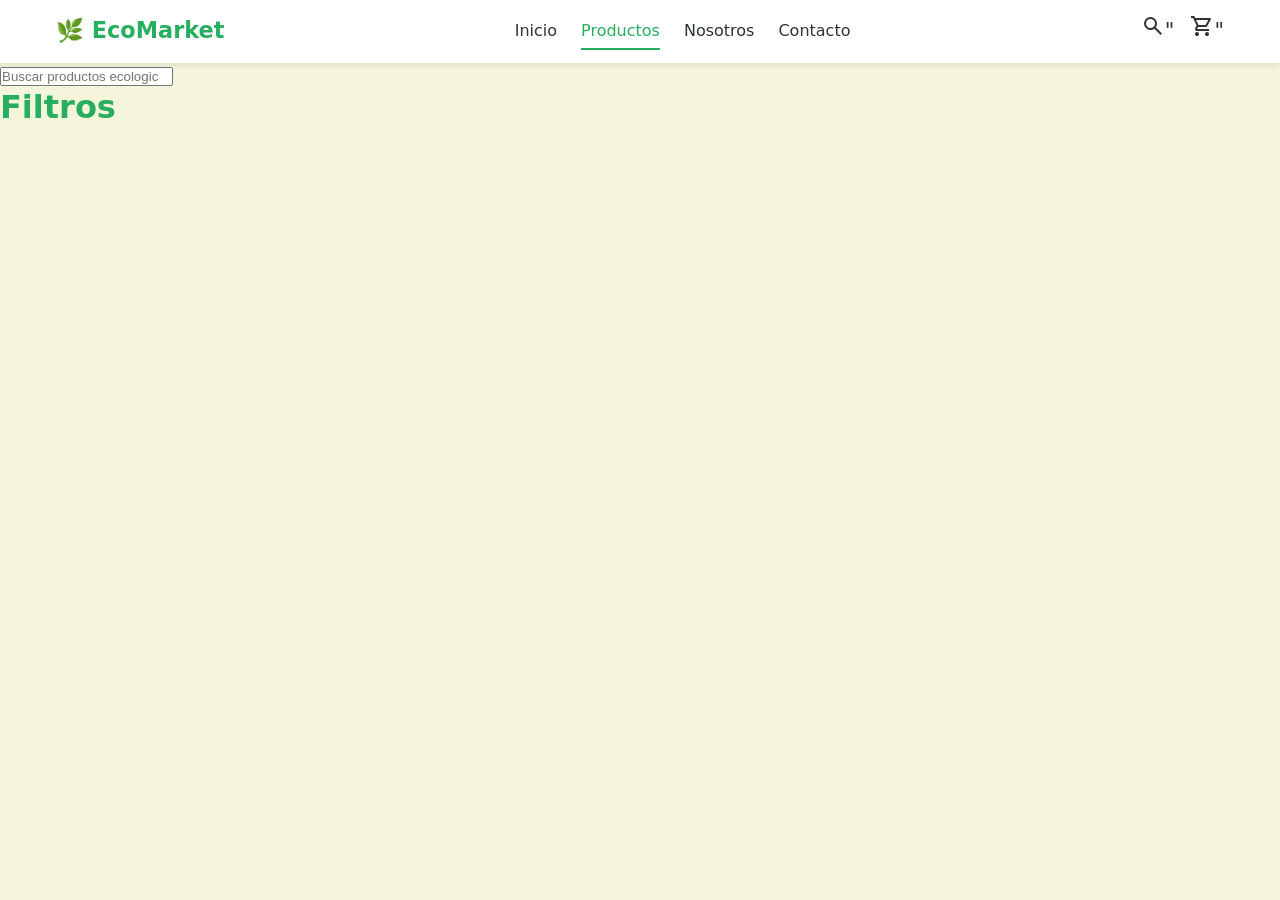
==== views/productos.html @ 6e3977be "feat: :art: Se agrea la barra superior y barra lateral" ====
<!DOCTYPE html>
<html lang="es">
<head>
    <meta charset="UTF-8">
    <meta name="viewport" content="width=device-width, initial-scale=1.0">
    <title>EcoMarket | Catálogo de Productos</title>
    <link rel="stylesheet" href="../css/main.css">
    <link rel="stylesheet" href="../css/layout.css">
    <link rel="stylesheet" href="../css/components.css">
    <link rel="stylesheet" href="../css/animations.css">
</head>
<body>
    

    <!--Encabezado comun-->
    <header class="header">
        <div class="header__inner">
            <a href="../index.html" class="logo">🌿 EcoMarket</a>

            <nav class="nav" aria-label="=Navegacion Principal">
                <ul>
                    <li><a href="../index.html">Inicio</a></li>
                    <li><a href="productos.html" class="active">Productos</a></li>
                    <li><a href="sobre-nosotros.html">Nosotros</a></li>
                    <li><a href="contacto.html">Contacto</a></li>
                </ul>
            </nav>

            <div class="header__acciones">
                <a href="#buscador" aria-label="Buscar">
                    <svg xmlns="http://www.w3.org/2000/svg" height="24px" viewBox="0 -960 960 960" width="24px" fill="currentColor"><path d="M784-120 532-372q-30 24-69 38t-83 14q-109 0-184.5-75.5T120-580q0-109 75.5-184.5T380-840q109 0 184.5 75.5T640-580q0 44-14 83t-38 69l252 252-56 56ZM380-400q75 0 127.5-52.5T560-580q0-75-52.5-127.5T380-760q-75 0-127.5 52.5T200-580q0 75 52.5 127.5T380-400Z"/></svg>"
                </a>
                <a href="#" aria-label="Carrito">
                    <svg xmlns="http://www.w3.org/2000/svg" height="24px" viewBox="0 -960 960 960" width="24px" fill="currentColor"><path d="M223.5-103.5Q200-127 200-160t23.5-56.5Q247-240 280-240t56.5 23.5Q360-193 360-160t-23.5 56.5Q313-80 280-80t-56.5-23.5Zm400 0Q600-127 600-160t23.5-56.5Q647-240 680-240t56.5 23.5Q760-193 760-160t-23.5 56.5Q713-80 680-80t-56.5-23.5ZM246-720l96 200h280l110-200H246Zm-38-80h590q23 0 35 20.5t1 41.5L692-482q-11 20-29.5 31T622-440H324l-44 80h480v80H280q-45 0-68-39.5t-2-78.5l54-98-144-304H40v-80h130l38 80Zm134 280h280-280Z"/></svg>"
                </a>
            </div>
        </div>
    </header>


    <main class="catalogo-layout">
        <!--Barra Superior de busqueda-->
        <section class="buscador-bar" id="buscador">
            <div class="buscador-bar__inner">
                <input type="search" class="input-search" placeholder="Buscar productos ecologicos" aria-label="Buscar productos">
            </div>
        </section>

        <div class="catalogo-contenido">
            <!--Barra Lateral (sticky)-->
            <aside class="sidebar-filtros" aria-label="Filtros de productos">
                <h2 class="sidebar-filtros__titulo">Filtros</h2>



            </aside>

        </section>
</body>
</html>
---- css/main.css ----
/*--Variables--*/

:root {
  --verde-claro: #2ecc71;
  --verde-oscuro: #27ae60;
  --beige: #f5f5dc;
  --texto: #2d3436;
  --blanco: #ffffff;
  --gris: #636e72;
  --rojo: #e74c3c;
  --radio: 12px;
  --sombra: 0 2px 8px rgba(0, 0, 0, 0.1);
  --max-ancho: 1200px;
}

/*--Reset--*/

*, *::before, *::after {
    margin: 0;
    padding: 0;
    box-sizing: border-box;
}

html { scroll-behavior: smooth; }

body {
    font-family: system-ui; -apple-system, "Segoe UI", Roboto, sans-serif;
    font-size: 1rem;
    line-height: 1.6;
    color: var(--texto);
    background: var(--beige);
}

img { max-width: 100%; display: block; }
a { color: inherit; text-decoration: none; }
ul { list-style: none;}

/*-- Tipografia-- */

h1, h2, h3 { line-height: 1.2; color: var(--verde-oscuro); }
h1 { font-size: 2rem; }
h2 { font-size: 1.6rem; margin-bottom: 1rem;}
h3 { font-size: 1.2rem; }

@media (min-width: 1024px) {
    h1 { font-size: 3rem; }
    h2 { font-size: 2rem; }
}
---- css/layout.css ----
/*--Header--*/
.header {
    background: var(--blanco);
    box-shadow: var(--sombra);
    position: sticky;
    top: 0;
    z-index: 100;
}

.header__inner {
    max-width: var(--max-ancho);
    margin: 0 auto;
    padding: 0.8rem 1rem;
    display: flex;
    align-items: center;
    justify-content: space-between;
    flex-wrap: wrap;
    gap: 0.5rem;
}

.logo {
    font-size: 1.4rem;
    font-weight: 700;
    color: var(--verde-oscuro);
}

.header__acciones {
    display: flex;
    gap: 1rem;
    font-size: 1.3rem;
}

/*--Menu: siempre visible, en una fila aparte en movil--*/
.nav {
    width: 100%;
    order: 3;
}

.nav ul {
    display: flex;
    flex-wrap: wrap;
    justify-content: center;
    gap: 0.4rem 1.2rem;
}

.nav a {
    display: block;
    padding: 0.3rem 0;
    font-weight: 500;
    border-bottom: 2px solid transparent;
    transition: color 0.3s, border-color 0.3s;
}

.nav a:hover,
.nav a.active {
    color: var(--verde-oscuro);
    border-color: var(--verde-oscuro);
}

/*--Hero--*/
.hero {
    min-height: 70vh;
    display: flex;
    align-items: center;
    justify-content: center;
    text-align: center;
    padding: 2rem 1rem;
    background:
        linear-gradient(rgba(0, 0, 0, 0.45), rgba(0, 0, 0, 0.45)),
        url("../img/hero/hero.jpg") center / cover no-repeat;
    color: var(--blanco);
}

.hero h1 {
    color: var(--blanco);
    margin-bottom: 1rem;
}

.hero p {
    margin-bottom: 1.5rem;
    font-size: 1.1rem;
}

/*--Destacados--*/
.destacados {
    max-width: var(--max-ancho);
    margin: 0 auto;
    padding: 3rem 1rem;
}

.destacados h2 {
    text-align: center;
}

.grid-destacados {
    display: grid;
    grid-template-columns: 1fr;
    gap: 1.5rem;
}

/*--Footer--*/
.footer {
    background: var(--verde-oscuro);
    color: var(--blanco);
    padding: 2rem 1rem 1rem;
}

.footer h3 {
    color: var(--blanco);
    margin-bottom: 0.5rem;
}

.footer__inner {
    max-width: var(--max-ancho);
    margin: 0 auto;
    display: grid;
    grid-template-columns: 1fr;
    gap: 1.5rem;
}

.footer a:hover {
    text-decoration: underline;
}

.footer__copy {
    text-align: center;
    margin-top: 1.5rem;
    font-size: 0.9rem;
    opacity: 0.85;
}

/*--Tablet--*/
@media (min-width: 600px) {
    .grid-destacados { grid-template-columns: repeat(2, 1fr); }
    .footer__inner { grid-template-columns: repeat(3, 1fr); }
}

/*--Desktop--*/
@media (min-width: 900px) {
    .header__inner { flex-wrap: nowrap; }
    .nav { width: auto; order: 0; }
    .nav ul { flex-wrap: nowrap; gap: 1.5rem; }
    .grid-destacados { grid-template-columns: repeat(3, 1fr); }
}
---- css/components.css ----
/*--Botones--*/
.btn {
    display: inline-block;
    padding: 0.7rem 1.4rem;
    background: var(--verde-oscuro);
    color: var(--blanco);
    border: none;
    border-radius: var(--radio);
    font-size: 1rem;
    font-weight: 600;
    cursor: pointer;
    transition: background 0.3s, transform 0.2s;
}

.btn:hover {
    background: var(--verde-claro);
    transform: scale(1.03);
}

.btn--outline {
    background: transparent;
    color: var(--verde-oscuro);
    border: 2px solid var(--verde-oscuro);
}

.btn--outline:hover {
    background: var(--verde-oscuro);
    color: var(--blanco);
}

/*--Tarjeta--*/
.card {
    background: var(--blanco);
    border-radius: var(--radio);
    box-shadow: var(--sombra);
    overflow: hidden;
    display: flex;
    flex-direction: column;
}

.card__img {
    width: 100%;
    height: 200px;
    object-fit: cover;
}

.card__body {
    padding: 1rem;
    display: flex;
    flex-direction: column;
    gap: 0.5rem;
    flex: 1;
}

.card__body .btn {
    margin-top: auto;
    text-align: center;
}
---- css/animations.css ----
/* Tarjeta que se eleva al pasar el mouse */
.card--hover {
  transition: transform 0.3s ease, box-shadow 0.3s ease;
}

.card--hover:hover {
  transform: translateY(-8px);
  box-shadow: 0 12px 24px rgba(0, 0, 0, 0.18);
}

/* Entrada del hero */
@keyframes aparecer {
  from { opacity: 0; transform: translateY(20px); }
  to   { opacity: 1; transform: translateY(0); }
}

.hero__contenido {
  animation: aparecer 0.8s ease-out;
}
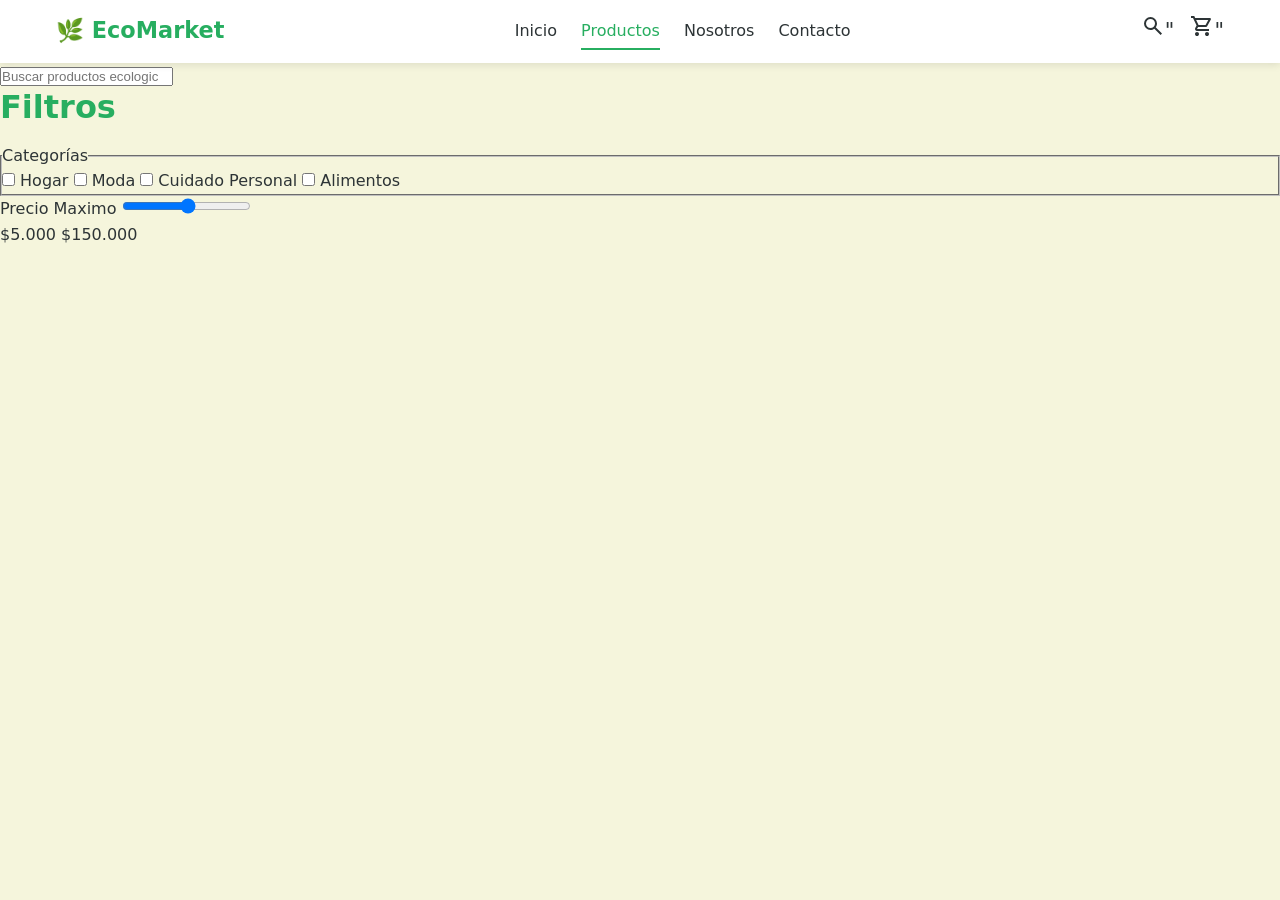
==== commit 9f4573e3: "feat: :art: Se agrega la categoria y rango de precios" ====
--- a/views/productos.html
+++ b/views/productos.html
@@ -13,47 +13,66 @@
     
 
     <!--Encabezado comun-->
-    <header class="header">
-        <div class="header__inner">
-            <a href="../index.html" class="logo">🌿 EcoMarket</a>
+<header class="header">
+    <div class="header__inner">
+        <a href="../index.html" class="logo">🌿 EcoMarket</a>
 
-            <nav class="nav" aria-label="=Navegacion Principal">
-                <ul>
-                    <li><a href="../index.html">Inicio</a></li>
-                    <li><a href="productos.html" class="active">Productos</a></li>
-                    <li><a href="sobre-nosotros.html">Nosotros</a></li>
-                    <li><a href="contacto.html">Contacto</a></li>
-                </ul>
-            </nav>
+        <nav class="nav" aria-label="=Navegacion Principal">
+            <ul>
+                <li><a href="../index.html">Inicio</a></li>
+                <li><a href="productos.html" class="active">Productos</a></li>
+                <li><a href="sobre-nosotros.html">Nosotros</a></li>
+                <li><a href="contacto.html">Contacto</a></li>
+            </ul>
+        </nav>
 
-            <div class="header__acciones">
-                <a href="#buscador" aria-label="Buscar">
-                    <svg xmlns="http://www.w3.org/2000/svg" height="24px" viewBox="0 -960 960 960" width="24px" fill="currentColor"><path d="M784-120 532-372q-30 24-69 38t-83 14q-109 0-184.5-75.5T120-580q0-109 75.5-184.5T380-840q109 0 184.5 75.5T640-580q0 44-14 83t-38 69l252 252-56 56ZM380-400q75 0 127.5-52.5T560-580q0-75-52.5-127.5T380-760q-75 0-127.5 52.5T200-580q0 75 52.5 127.5T380-400Z"/></svg>"
-                </a>
-                <a href="#" aria-label="Carrito">
-                    <svg xmlns="http://www.w3.org/2000/svg" height="24px" viewBox="0 -960 960 960" width="24px" fill="currentColor"><path d="M223.5-103.5Q200-127 200-160t23.5-56.5Q247-240 280-240t56.5 23.5Q360-193 360-160t-23.5 56.5Q313-80 280-80t-56.5-23.5Zm400 0Q600-127 600-160t23.5-56.5Q647-240 680-240t56.5 23.5Q760-193 760-160t-23.5 56.5Q713-80 680-80t-56.5-23.5ZM246-720l96 200h280l110-200H246Zm-38-80h590q23 0 35 20.5t1 41.5L692-482q-11 20-29.5 31T622-440H324l-44 80h480v80H280q-45 0-68-39.5t-2-78.5l54-98-144-304H40v-80h130l38 80Zm134 280h280-280Z"/></svg>"
-                </a>
-            </div>
+        <div class="header__acciones">
+            <a href="#buscador" aria-label="Buscar">
+                <svg xmlns="http://www.w3.org/2000/svg" height="24px" viewBox="0 -960 960 960" width="24px" fill="currentColor"><path d="M784-120 532-372q-30 24-69 38t-83 14q-109 0-184.5-75.5T120-580q0-109 75.5-184.5T380-840q109 0 184.5 75.5T640-580q0 44-14 83t-38 69l252 252-56 56ZM380-400q75 0 127.5-52.5T560-580q0-75-52.5-127.5T380-760q-75 0-127.5 52.5T200-580q0 75 52.5 127.5T380-400Z"/></svg>"
+            </a>
+            <a href="#" aria-label="Carrito">
+                <svg xmlns="http://www.w3.org/2000/svg" height="24px" viewBox="0 -960 960 960" width="24px" fill="currentColor"><path d="M223.5-103.5Q200-127 200-160t23.5-56.5Q247-240 280-240t56.5 23.5Q360-193 360-160t-23.5 56.5Q313-80 280-80t-56.5-23.5Zm400 0Q600-127 600-160t23.5-56.5Q647-240 680-240t56.5 23.5Q760-193 760-160t-23.5 56.5Q713-80 680-80t-56.5-23.5ZM246-720l96 200h280l110-200H246Zm-38-80h590q23 0 35 20.5t1 41.5L692-482q-11 20-29.5 31T622-440H324l-44 80h480v80H280q-45 0-68-39.5t-2-78.5l54-98-144-304H40v-80h130l38 80Zm134 280h280-280Z"/></svg>"
+            </a>
         </div>
-    </header>
+    </div>
+</header>
 
 
-    <main class="catalogo-layout">
-        <!--Barra Superior de busqueda-->
-        <section class="buscador-bar" id="buscador">
-            <div class="buscador-bar__inner">
-                <input type="search" class="input-search" placeholder="Buscar productos ecologicos" aria-label="Buscar productos">
+<main class="catalogo-layout">
+    <!--Barra Superior de busqueda-->
+    <section class="buscador-bar" id="buscador">
+        <div class="buscador-bar__inner">
+            <input type="search" class="input-search" placeholder="Buscar productos ecologicos" aria-label="Buscar productos">
+        </div>
+    </section>
+
+    <div class="catalogo-contenido">
+        <!--Barra Lateral (sticky)-->
+        <aside class="sidebar-filtros" aria-label="Filtros de productos">
+            <h2 class="sidebar-filtros__titulo">Filtros</h2>
+
+            <!--Categorias-->
+            <fieldset class="filtro-grupo">
+                <legend class="filtro-grupo__titulo">Categorías</legend>
+                <label class="filtro-opcion"><input type="checkbox"> Hogar</label>
+                <label class="filtro-opcion"><input type="checkbox"> Moda</label>
+                <label class="filtro-opcion"><input type="checkbox"> Cuidado Personal</label>
+                <label class="filtro-opcion"><input type="checkbox"> Alimentos</label>
+            </fieldset>
+
+            <!--Rango de Precios-->
+            <div class="filtro-grupo">
+                <label for="precio-rango" class="filtro-grupo__titulo">Precio Maximo</label>
+                <input type="range" id="precio-rango" min="5000" max="150000" step="5000" class="input-range">
+                <div class="rango-valores">
+                    <span>$5.000</span>
+                    <span>$150.000</span>
+                </div>
             </div>
-        </section>
-
-        <div class="catalogo-contenido">
-            <!--Barra Lateral (sticky)-->
-            <aside class="sidebar-filtros" aria-label="Filtros de productos">
-                <h2 class="sidebar-filtros__titulo">Filtros</h2>
 
 
 
-            </aside>
+        </aside>
 
         </section>
 </body>
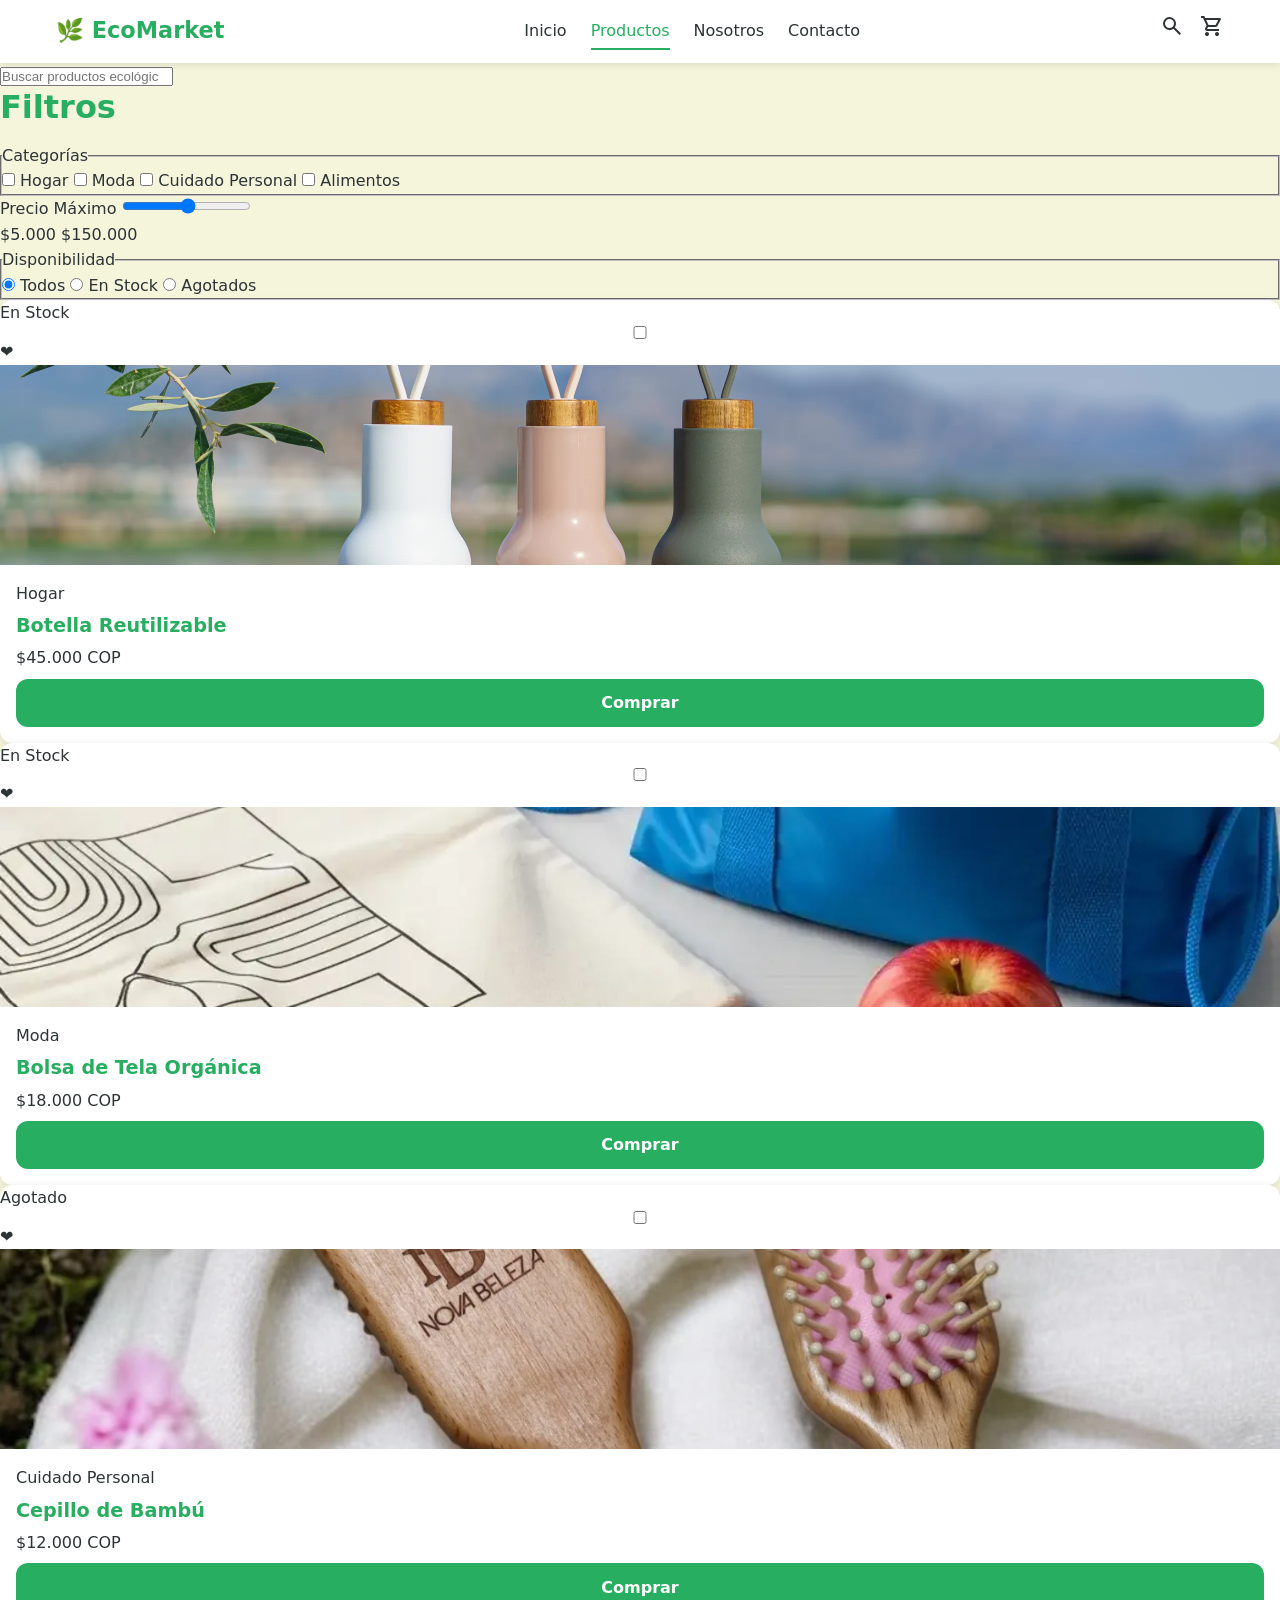
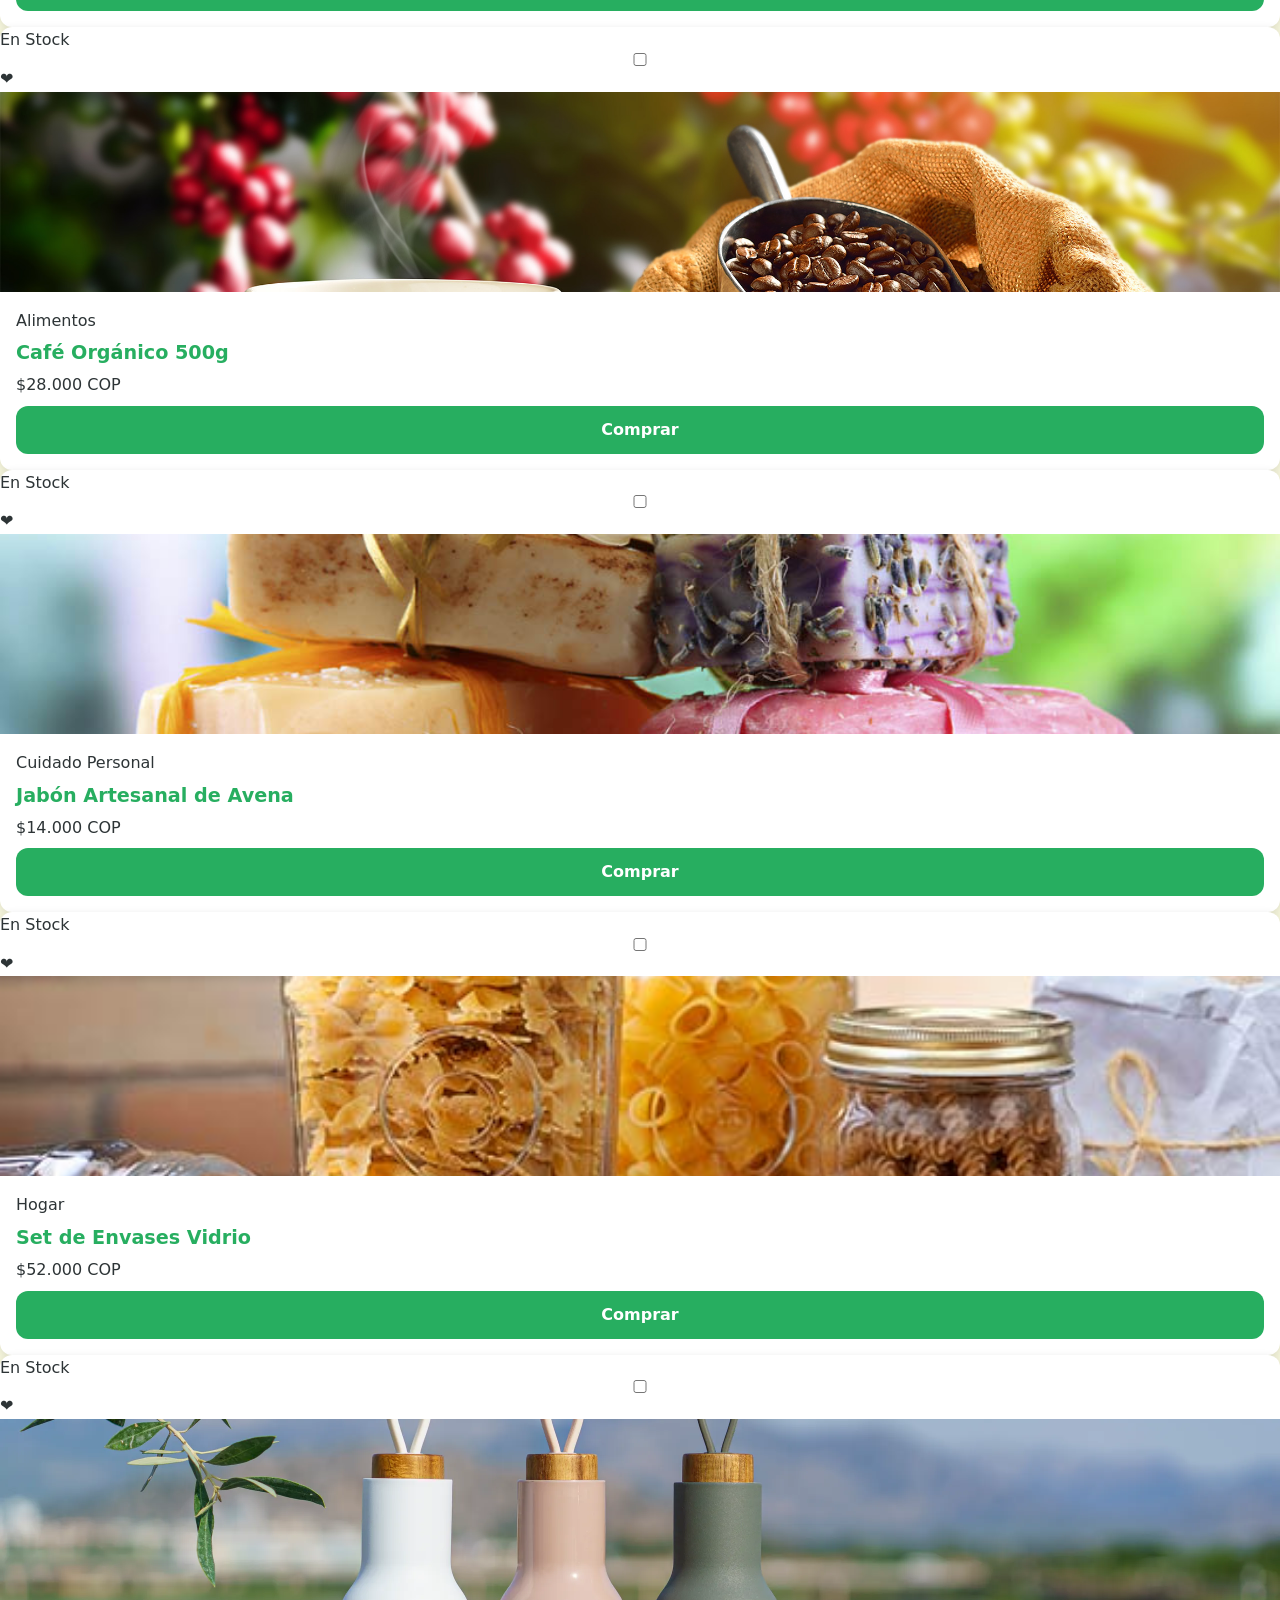
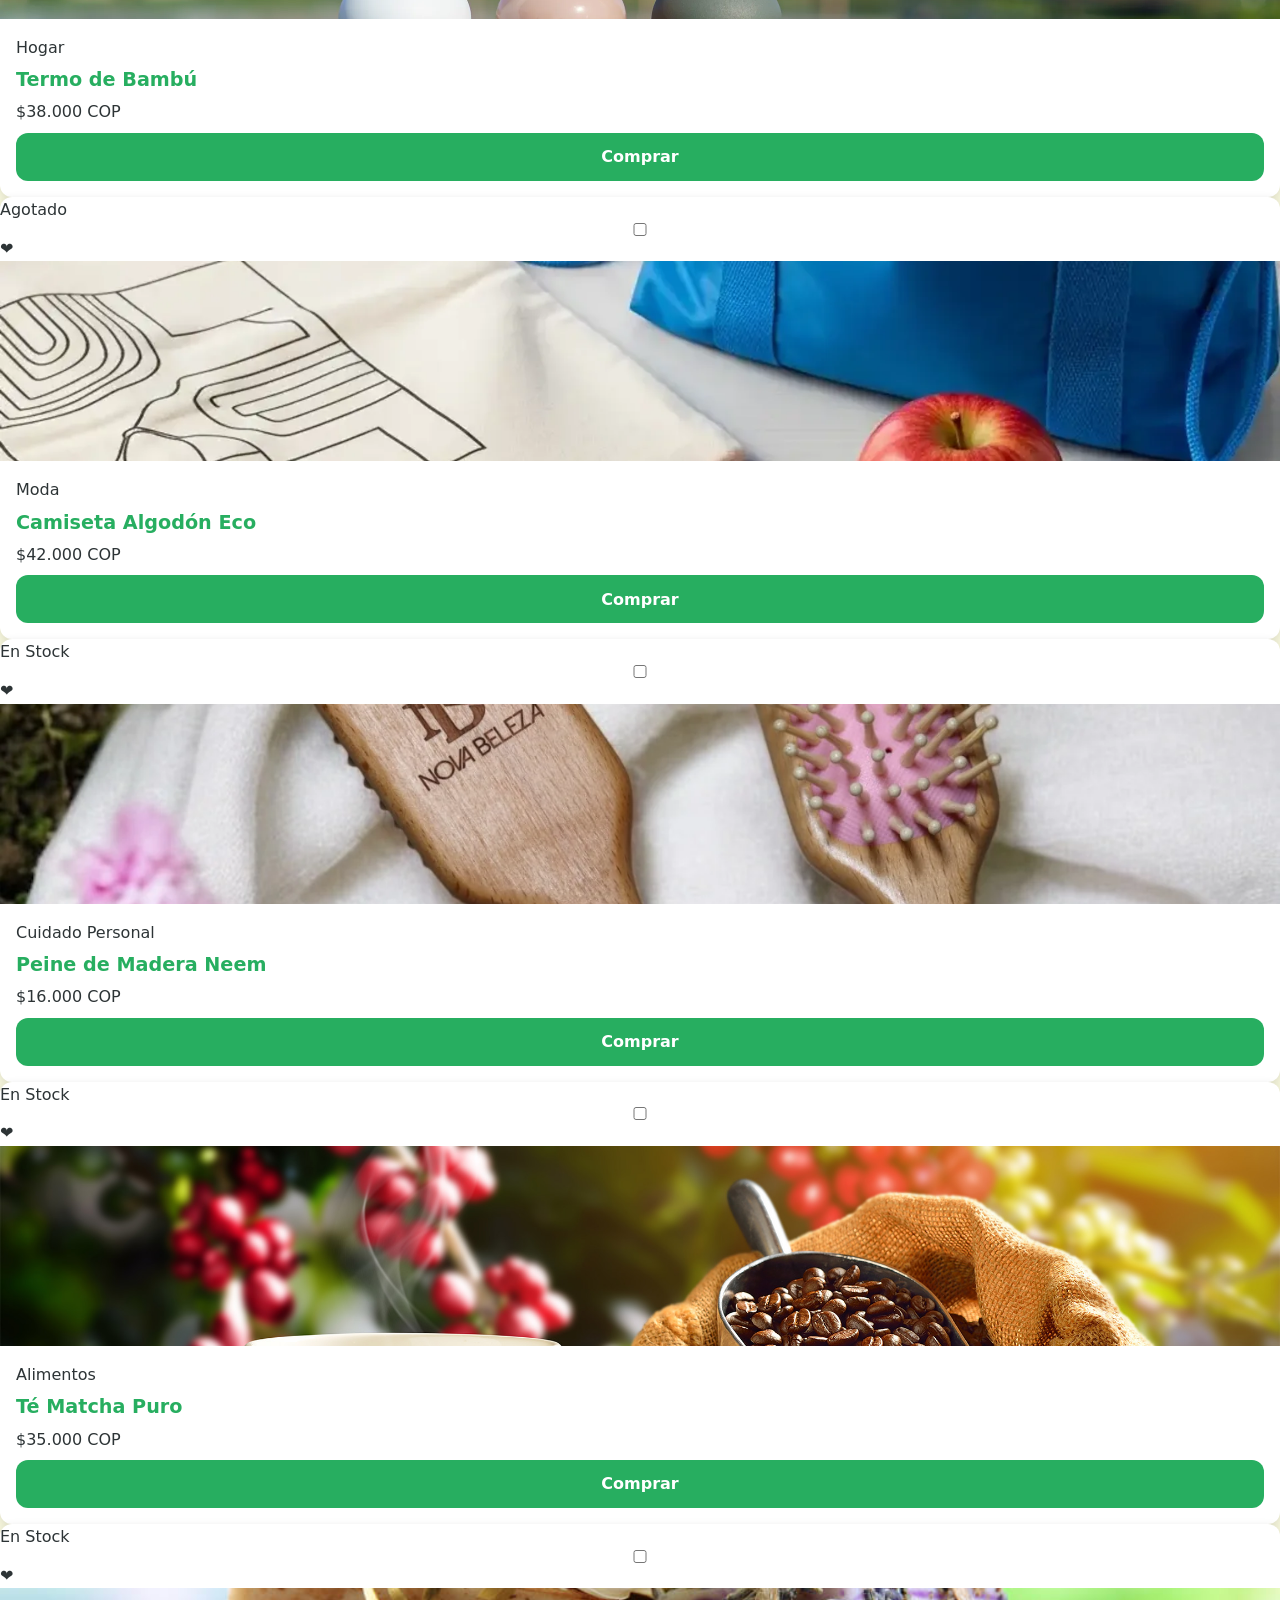
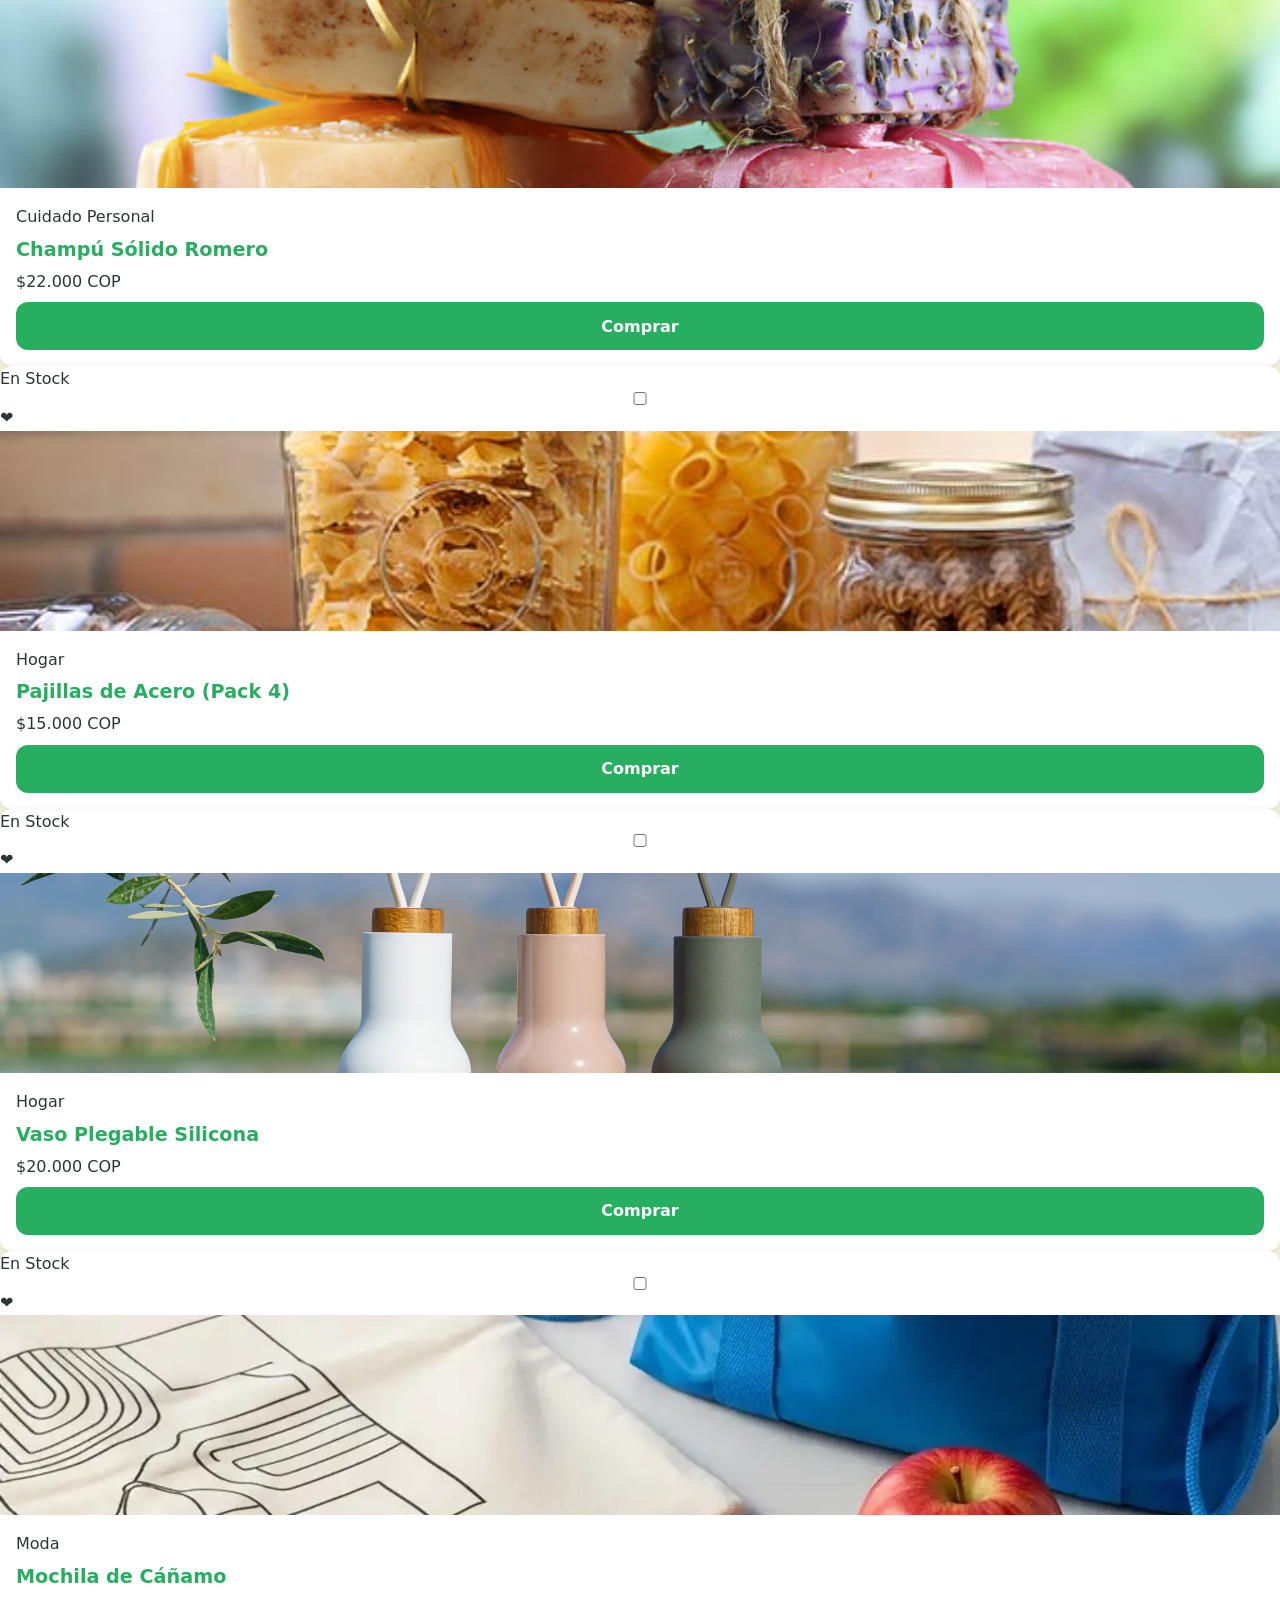
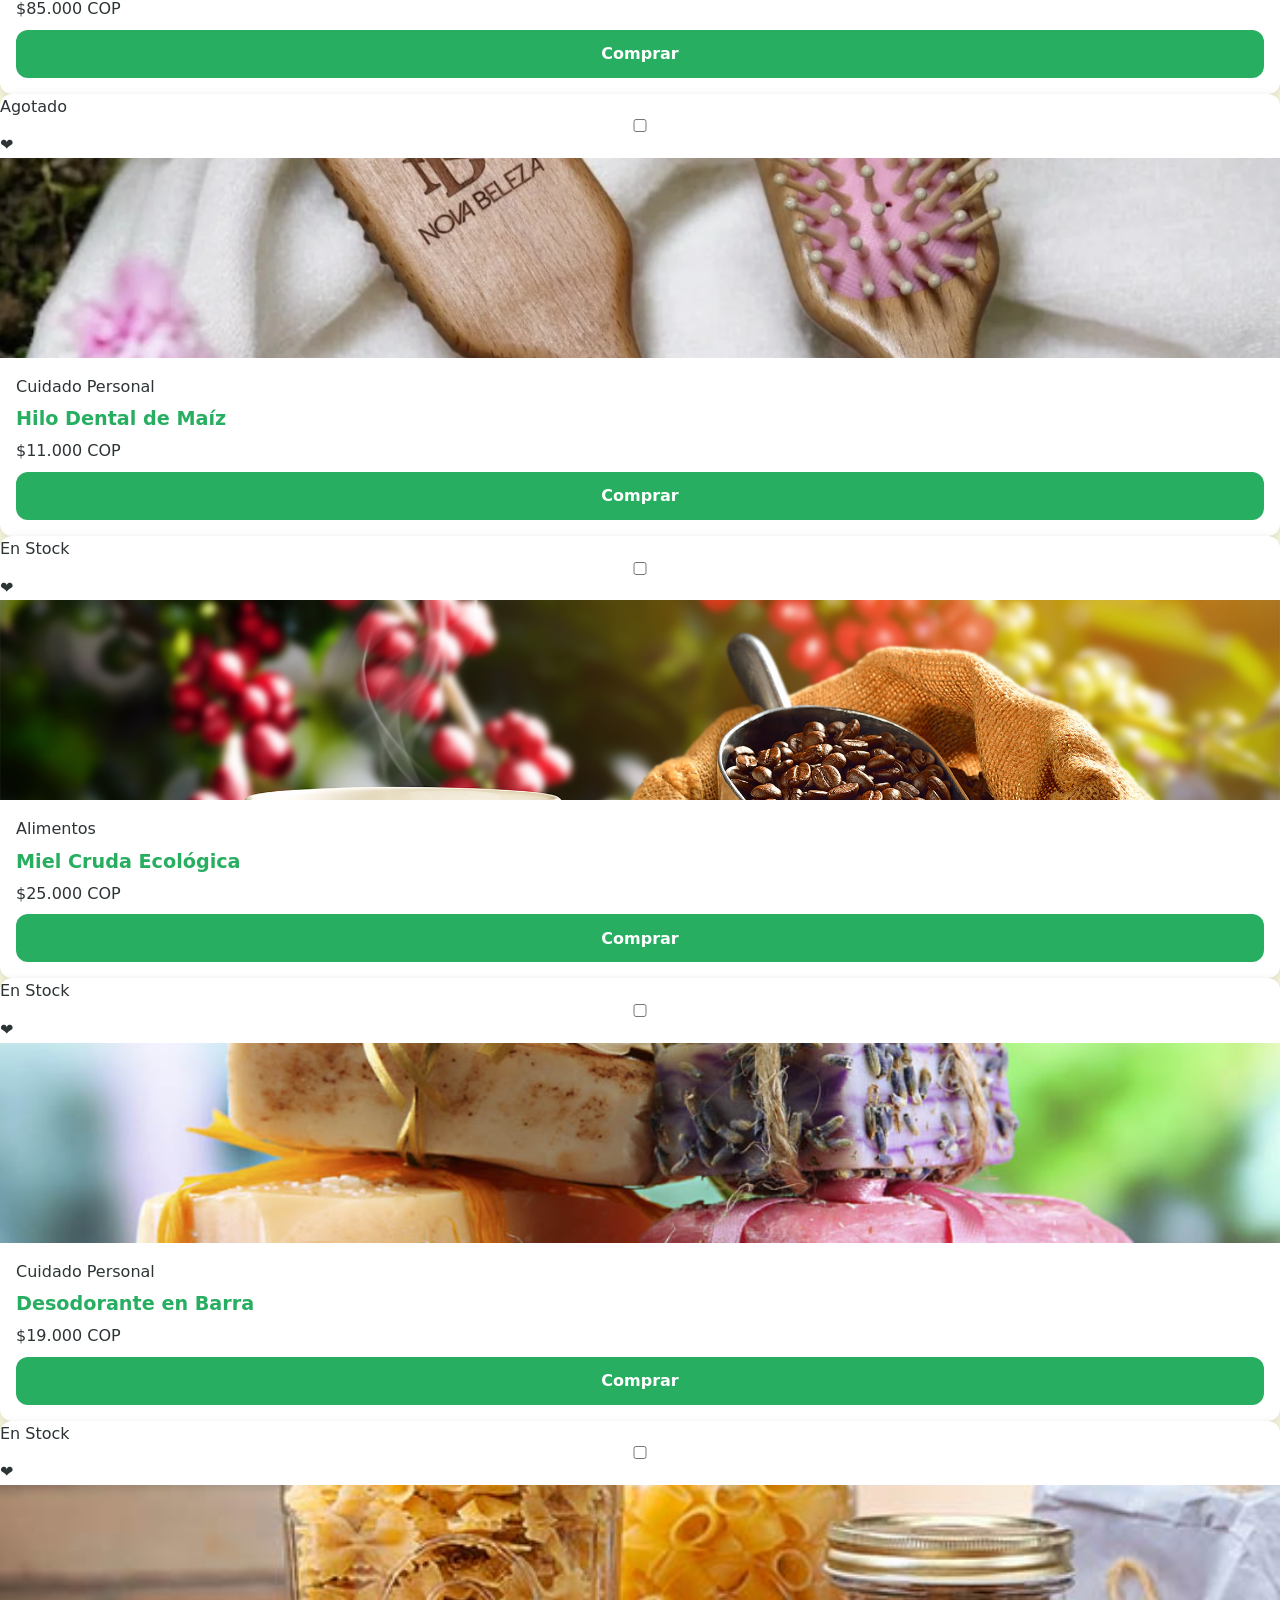
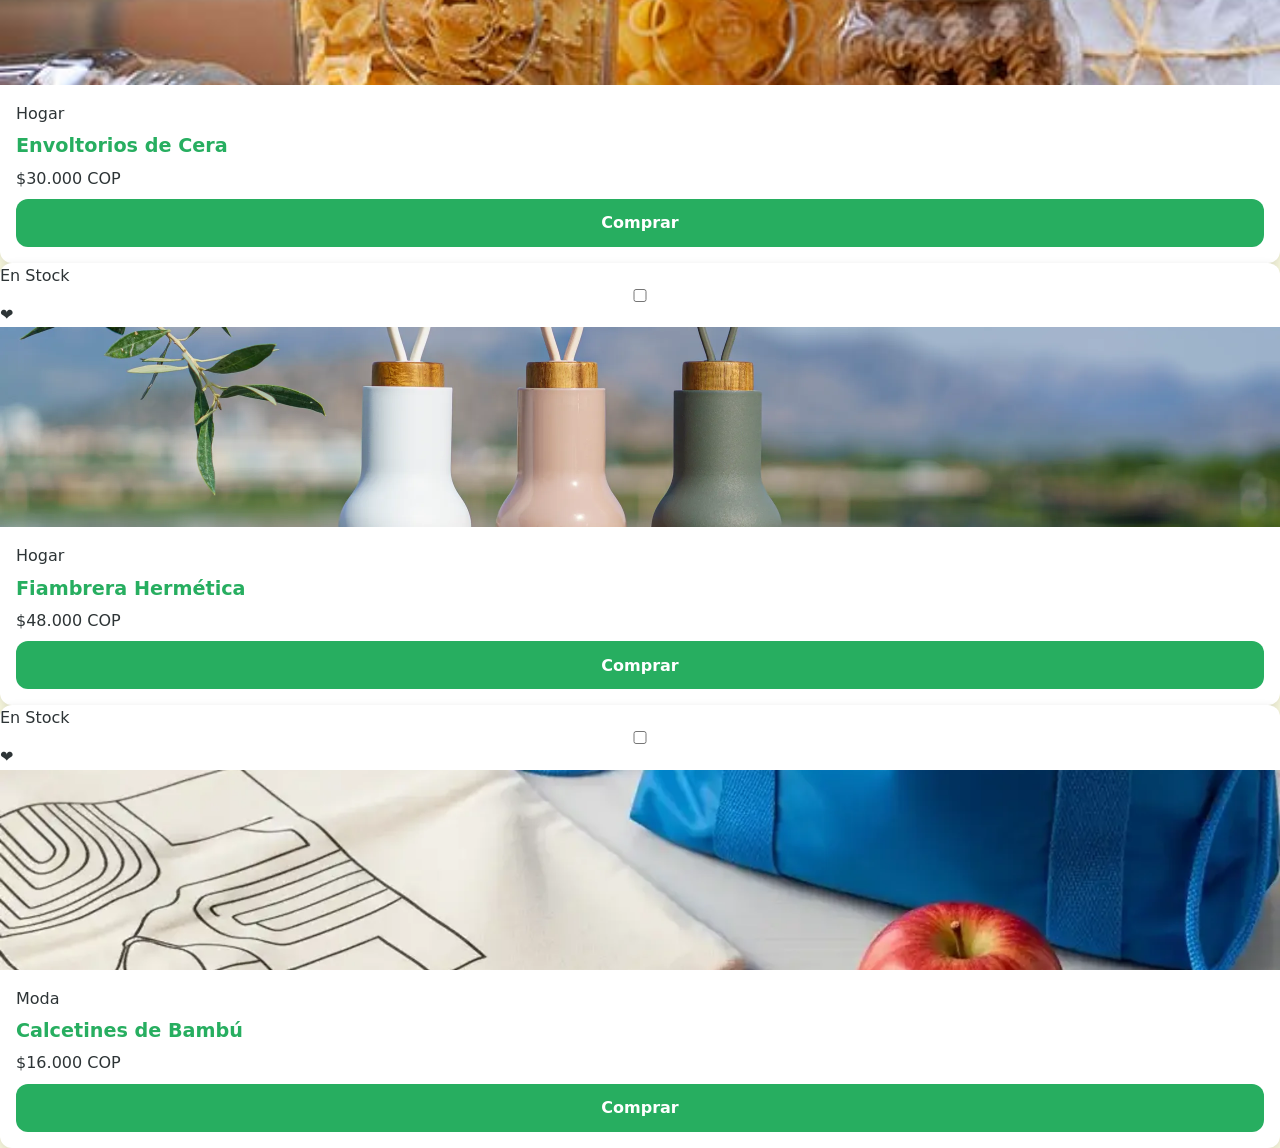
==== commit 062cd57c: "feat: :art: Se crean las tarjetas de los 20 productos" ====
--- a/views/productos.html
+++ b/views/productos.html
@@ -1,79 +1,367 @@
 <!DOCTYPE html>
 <html lang="es">
 <head>
-    <meta charset="UTF-8">
-    <meta name="viewport" content="width=device-width, initial-scale=1.0">
-    <title>EcoMarket | Catálogo de Productos</title>
-    <link rel="stylesheet" href="../css/main.css">
-    <link rel="stylesheet" href="../css/layout.css">
-    <link rel="stylesheet" href="../css/components.css">
-    <link rel="stylesheet" href="../css/animations.css">
+  <meta charset="UTF-8">
+  <meta name="viewport" content="width=device-width, initial-scale=1.0">
+  <meta name="description" content="Catálogo de productos ecológicos y sustentables en EcoMarket.">
+  <title>EcoMarket | Catálogo de Productos</title>
+  <link rel="stylesheet" href="../css/main.css">
+  <link rel="stylesheet" href="../css/layout.css">
+  <link rel="stylesheet" href="../css/components.css">
+  <link rel="stylesheet" href="../css/animations.css">
 </head>
 <body>
-    
-
-    <!--Encabezado comun-->
-<header class="header">
+
+  <!-- Encabezado común -->
+  <header class="header">
     <div class="header__inner">
-        <a href="../index.html" class="logo">🌿 EcoMarket</a>
-
-        <nav class="nav" aria-label="=Navegacion Principal">
-            <ul>
-                <li><a href="../index.html">Inicio</a></li>
-                <li><a href="productos.html" class="active">Productos</a></li>
-                <li><a href="sobre-nosotros.html">Nosotros</a></li>
-                <li><a href="contacto.html">Contacto</a></li>
-            </ul>
-        </nav>
-
-        <div class="header__acciones">
-            <a href="#buscador" aria-label="Buscar">
-                <svg xmlns="http://www.w3.org/2000/svg" height="24px" viewBox="0 -960 960 960" width="24px" fill="currentColor"><path d="M784-120 532-372q-30 24-69 38t-83 14q-109 0-184.5-75.5T120-580q0-109 75.5-184.5T380-840q109 0 184.5 75.5T640-580q0 44-14 83t-38 69l252 252-56 56ZM380-400q75 0 127.5-52.5T560-580q0-75-52.5-127.5T380-760q-75 0-127.5 52.5T200-580q0 75 52.5 127.5T380-400Z"/></svg>"
-            </a>
-            <a href="#" aria-label="Carrito">
-                <svg xmlns="http://www.w3.org/2000/svg" height="24px" viewBox="0 -960 960 960" width="24px" fill="currentColor"><path d="M223.5-103.5Q200-127 200-160t23.5-56.5Q247-240 280-240t56.5 23.5Q360-193 360-160t-23.5 56.5Q313-80 280-80t-56.5-23.5Zm400 0Q600-127 600-160t23.5-56.5Q647-240 680-240t56.5 23.5Q760-193 760-160t-23.5 56.5Q713-80 680-80t-56.5-23.5ZM246-720l96 200h280l110-200H246Zm-38-80h590q23 0 35 20.5t1 41.5L692-482q-11 20-29.5 31T622-440H324l-44 80h480v80H280q-45 0-68-39.5t-2-78.5l54-98-144-304H40v-80h130l38 80Zm134 280h280-280Z"/></svg>"
-            </a>
+      <a href="../index.html" class="logo">🌿 EcoMarket</a>
+
+      <nav class="nav" aria-label="Navegación principal">
+        <ul>
+          <li><a href="../index.html">Inicio</a></li>
+          <li><a href="productos.html" class="active">Productos</a></li>
+          <li><a href="sobre-nosotros.html">Nosotros</a></li>
+          <li><a href="contacto.html">Contacto</a></li>
+        </ul>
+      </nav>
+
+      <div class="header__acciones">
+        <a href="#buscador" aria-label="Buscar">
+          <svg xmlns="http://www.w3.org/2000/svg" height="24px" viewBox="0 -960 960 960" width="24px" fill="currentColor"><path d="M784-120 532-372q-30 24-69 38t-83 14q-109 0-184.5-75.5T120-580q0-109 75.5-184.5T380-840q109 0 184.5 75.5T640-580q0 44-14 83t-38 69l252 252-56 56ZM380-400q75 0 127.5-52.5T560-580q0-75-52.5-127.5T380-760q-75 0-127.5 52.5T200-580q0 75 52.5 127.5T380-400Z"/></svg>
+        </a>
+        <a href="#" aria-label="Carrito">
+          <svg xmlns="http://www.w3.org/2000/svg" height="24px" viewBox="0 -960 960 960" width="24px" fill="currentColor"><path d="M223.5-103.5Q200-127 200-160t23.5-56.5Q247-240 280-240t56.5 23.5Q360-193 360-160t-23.5 56.5Q313-80 280-80t-56.5-23.5Zm400 0Q600-127 600-160t23.5-56.5Q647-240 680-240t56.5 23.5Q760-193 760-160t-23.5 56.5Q713-80 680-80t-56.5-23.5ZM246-720l96 200h280l110-200H246Zm-38-80h590q23 0 35 20.5t1 41.5L692-482q-11 20-29.5 31T622-440H324l-44 80h480v80H280q-45 0-68-39.5t-2-78.5l54-98-144-304H40v-80h130l38 80Zm134 280h280-280Z"/></svg>
+        </a>
+      </div>
+    </div>
+  </header>
+
+  <main class="catalogo-layout">
+    <!-- Barra superior de búsqueda -->
+    <section class="buscador-bar" id="buscador">
+      <div class="buscador-bar__inner">
+        <input type="search" class="input-search" placeholder="Buscar productos ecológicos..." aria-label="Buscar productos">
+      </div>
+    </section>
+
+    <div class="catalogo-contenido">
+      <!-- Sidebar de Filtros (Sticky) -->
+      <aside class="sidebar-filtros" aria-label="Filtros de productos">
+        <h2 class="sidebar-filtros__titulo">Filtros</h2>
+
+        <!-- Categorías -->
+        <fieldset class="filtro-grupo">
+          <legend class="filtro-grupo__titulo">Categorías</legend>
+          <label class="filtro-opcion"><input type="checkbox"> Hogar</label>
+          <label class="filtro-opcion"><input type="checkbox"> Moda</label>
+          <label class="filtro-opcion"><input type="checkbox"> Cuidado Personal</label>
+          <label class="filtro-opcion"><input type="checkbox"> Alimentos</label>
+        </fieldset>
+
+        <!-- Rango de Precios -->
+        <div class="filtro-grupo">
+          <label for="precio-rango" class="filtro-grupo__titulo">Precio Máximo</label>
+          <input type="range" id="precio-rango" min="5000" max="150000" step="5000" class="input-range">
+          <div class="rango-valores">
+            <span>$5.000</span>
+            <span>$150.000</span>
+          </div>
         </div>
-    </div>
-</header>
-
-
-<main class="catalogo-layout">
-    <!--Barra Superior de busqueda-->
-    <section class="buscador-bar" id="buscador">
-        <div class="buscador-bar__inner">
-            <input type="search" class="input-search" placeholder="Buscar productos ecologicos" aria-label="Buscar productos">
+
+        <!-- Disponibilidad -->
+        <fieldset class="filtro-grupo">
+          <legend class="filtro-grupo__titulo">Disponibilidad</legend>
+          <label class="filtro-opcion"><input type="radio" name="disponibilidad" checked> Todos</label>
+          <label class="filtro-opcion"><input type="radio" name="disponibilidad"> En Stock</label>
+          <label class="filtro-opcion"><input type="radio" name="disponibilidad"> Agotados</label>
+        </fieldset>
+      </aside>
+
+      <!-- Grid de 20 Productos -->
+      <section class="catalogo-grid-container" aria-label="Lista de productos">
+        <div class="grid-productos">
+
+          <!-- Tarjeta 1 -->
+          <article class="card card--producto card--hover">
+            <span class="badge badge--stock">En Stock</span>
+            <input type="checkbox" id="fav-1" class="fav-toggle" aria-label="Añadir a favoritos">
+            <label for="fav-1" class="btn-favorito" title="Favorito">❤</label>
+            <img class="card__img" src="../img/products/producto-1.webp" alt="Botella Térmica de Acero">
+            <div class="card__body">
+              <span class="card__categoria">Hogar</span>
+              <h3 class="card__titulo">Botella Reutilizable</h3>
+              <p class="card__precio">$45.000 COP</p>
+              <a href="#" class="btn btn--small">Comprar</a>
+            </div>
+          </article>
+
+          <!-- Tarjeta 2 -->
+          <article class="card card--producto card--hover">
+            <span class="badge badge--stock">En Stock</span>
+            <input type="checkbox" id="fav-2" class="fav-toggle" aria-label="Añadir a favoritos">
+            <label for="fav-2" class="btn-favorito" title="Favorito">❤</label>
+            <img class="card__img" src="../img/products/producto-2.webp" alt="Bolsa de Tela Ecológica">
+            <div class="card__body">
+              <span class="card__categoria">Moda</span>
+              <h3 class="card__titulo">Bolsa de Tela Orgánica</h3>
+              <p class="card__precio">$18.000 COP</p>
+              <a href="#" class="btn btn--small">Comprar</a>
+            </div>
+          </article>
+
+          <!-- Tarjeta 3 -->
+          <article class="card card--producto card--hover">
+            <span class="badge badge--agotado">Agotado</span>
+            <input type="checkbox" id="fav-3" class="fav-toggle" aria-label="Añadir a favoritos">
+            <label for="fav-3" class="btn-favorito" title="Favorito">❤</label>
+            <img class="card__img" src="../img/products/producto-3.webp" alt="Cepillo de Dientes de Bambú">
+            <div class="card__body">
+              <span class="card__categoria">Cuidado Personal</span>
+              <h3 class="card__titulo">Cepillo de Bambú</h3>
+              <p class="card__precio">$12.000 COP</p>
+              <a href="#" class="btn btn--small">Comprar</a>
+            </div>
+          </article>
+
+          <!-- Tarjeta 4 -->
+          <article class="card card--producto card--hover">
+            <span class="badge badge--stock">En Stock</span>
+            <input type="checkbox" id="fav-4" class="fav-toggle" aria-label="Añadir a favoritos">
+            <label for="fav-4" class="btn-favorito" title="Favorito">❤</label>
+            <img class="card__img" src="../img/products/producto-4.jpg" alt="Café Orgánico de Origen">
+            <div class="card__body">
+              <span class="card__categoria">Alimentos</span>
+              <h3 class="card__titulo">Café Orgánico 500g</h3>
+              <p class="card__precio">$28.000 COP</p>
+              <a href="#" class="btn btn--small">Comprar</a>
+            </div>
+          </article>
+
+          <!--  Tarjeta 5 -->
+          <article class="card card--producto card--hover">
+            <span class="badge badge--stock">En Stock</span>
+            <input type="checkbox" id="fav-5" class="fav-toggle" aria-label="Añadir a favoritos">
+            <label for="fav-5" class="btn-favorito" title="Favorito">❤</label>
+            <img class="card__img" src="../img/products/producto-5.jpg" alt="Jabón Artesanal">
+            <div class="card__body">
+              <span class="card__categoria">Cuidado Personal</span>
+              <h3 class="card__titulo">Jabón Artesanal de Avena</h3>
+              <p class="card__precio">$14.000 COP</p>
+              <a href="#" class="btn btn--small">Comprar</a>
+            </div>
+          </article>
+
+          <!-- Tarjeta 6 -->
+          <article class="card card--producto card--hover">
+            <span class="badge badge--stock">En Stock</span>
+            <input type="checkbox" id="fav-6" class="fav-toggle" aria-label="Añadir a favoritos">
+            <label for="fav-6" class="btn-favorito" title="Favorito">❤</label>
+            <img class="card__img" src="../img/products/producto-6.jpg" alt="Set de Envases de Vidrio">
+            <div class="card__body">
+              <span class="card__categoria">Hogar</span>
+              <h3 class="card__titulo">Set de Envases Vidrio</h3>
+              <p class="card__precio">$52.000 COP</p>
+              <a href="#" class="btn btn--small">Comprar</a>
+            </div>
+          </article>
+
+          <!-- Tarjeta 7 -->
+          <article class="card card--producto card--hover">
+            <span class="badge badge--stock">En Stock</span>
+            <input type="checkbox" id="fav-7" class="fav-toggle" aria-label="Añadir a favoritos">
+            <label for="fav-7" class="btn-favorito" title="Favorito">❤</label>
+            <img class="card__img" src="../img/products/producto-1.webp" alt="Termo de Bambú">
+            <div class="card__body">
+              <span class="card__categoria">Hogar</span>
+              <h3 class="card__titulo">Termo de Bambú</h3>
+              <p class="card__precio">$38.000 COP</p>
+              <a href="#" class="btn btn--small">Comprar</a>
+            </div>
+          </article>
+
+          <!-- Tarjeta 8 -->
+          <article class="card card--producto card--hover">
+            <span class="badge badge--agotado">Agotado</span>
+            <input type="checkbox" id="fav-8" class="fav-toggle" aria-label="Añadir a favoritos">
+            <label for="fav-8" class="btn-favorito" title="Favorito">❤</label>
+            <img class="card__img" src="../img/products/producto-2.webp" alt="Camiseta de Algodón Reciclado">
+            <div class="card__body">
+              <span class="card__categoria">Moda</span>
+              <h3 class="card__titulo">Camiseta Algodón Eco</h3>
+              <p class="card__precio">$42.000 COP</p>
+              <a href="#" class="btn btn--small">Comprar</a>
+            </div>
+          </article>
+
+          <!-- Tarjeta 9-->
+          <article class="card card--producto card--hover">
+            <span class="badge badge--stock">En Stock</span>
+            <input type="checkbox" id="fav-9" class="fav-toggle" aria-label="Añadir a favoritos">
+            <label for="fav-9" class="btn-favorito" title="Favorito">❤</label>
+            <img class="card__img" src="../img/products/producto-3.webp" alt="Peine de Madera">
+            <div class="card__body">
+              <span class="card__categoria">Cuidado Personal</span>
+              <h3 class="card__titulo">Peine de Madera Neem</h3>
+              <p class="card__precio">$16.000 COP</p>
+              <a href="#" class="btn btn--small">Comprar</a>
+            </div>
+          </article>
+
+          <!-- Tarjeta 10 -->
+          <article class="card card--producto card--hover">
+            <span class="badge badge--stock">En Stock</span>
+            <input type="checkbox" id="fav-10" class="fav-toggle" aria-label="Añadir a favoritos">
+            <label for="fav-10" class="btn-favorito" title="Favorito">❤</label>
+            <img class="card__img" src="../img/products/producto-4.jpg" alt="Té Matcha Orgánico">
+            <div class="card__body">
+              <span class="card__categoria">Alimentos</span>
+              <h3 class="card__titulo">Té Matcha Puro</h3>
+              <p class="card__precio">$35.000 COP</p>
+              <a href="#" class="btn btn--small">Comprar</a>
+            </div>
+          </article>
+
+          <!-- Tarjeta 11 -->
+          <article class="card card--producto card--hover">
+            <span class="badge badge--stock">En Stock</span>
+            <input type="checkbox" id="fav-11" class="fav-toggle" aria-label="Añadir a favoritos">
+            <label for="fav-11" class="btn-favorito" title="Favorito">❤</label>
+            <img class="card__img" src="../img/products/producto-5.jpg" alt="Champú Sólido Natural">
+            <div class="card__body">
+              <span class="card__categoria">Cuidado Personal</span>
+              <h3 class="card__titulo">Champú Sólido Romero</h3>
+              <p class="card__precio">$22.000 COP</p>
+              <a href="#" class="btn btn--small">Comprar</a>
+            </div>
+          </article>
+
+          <!-- Tarjeta 12 -->
+          <article class="card card--producto card--hover">
+            <span class="badge badge--stock">En Stock</span>
+            <input type="checkbox" id="fav-12" class="fav-toggle" aria-label="Añadir a favoritos">
+            <label for="fav-12" class="btn-favorito" title="Favorito">❤</label>
+            <img class="card__img" src="../img/products/producto-6.jpg" alt="Pajillas de Acero Inoxidable">
+            <div class="card__body">
+              <span class="card__categoria">Hogar</span>
+              <h3 class="card__titulo">Pajillas de Acero (Pack 4)</h3>
+              <p class="card__precio">$15.000 COP</p>
+              <a href="#" class="btn btn--small">Comprar</a>
+            </div>
+          </article>
+
+          <!-- Tarjeta 13 -->
+          <article class="card card--producto card--hover">
+            <span class="badge badge--stock">En Stock</span>
+            <input type="checkbox" id="fav-13" class="fav-toggle" aria-label="Añadir a favoritos">
+            <label for="fav-13" class="btn-favorito" title="Favorito">❤</label>
+            <img class="card__img" src="../img/products/producto-1.webp" alt="Vaso Plegable de Silicona">
+            <div class="card__body">
+              <span class="card__categoria">Hogar</span>
+              <h3 class="card__titulo">Vaso Plegable Silicona</h3>
+              <p class="card__precio">$20.000 COP</p>
+              <a href="#" class="btn btn--small">Comprar</a>
+            </div>
+          </article>
+
+          <!-- Tarjeta 14 -->
+          <article class="card card--producto card--hover">
+            <span class="badge badge--stock">En Stock</span>
+            <input type="checkbox" id="fav-14" class="fav-toggle" aria-label="Añadir a favoritos">
+            <label for="fav-14" class="btn-favorito" title="Favorito">❤</label>
+            <img class="card__img" src="../img/products/producto-2.webp" alt="Mochila de Cáñamo Natural">
+            <div class="card__body">
+              <span class="card__categoria">Moda</span>
+              <h3 class="card__titulo">Mochila de Cáñamo</h3>
+              <p class="card__precio">$85.000 COP</p>
+              <a href="#" class="btn btn--small">Comprar</a>
+            </div>
+          </article>
+
+          <!-- Tarjeta 15 -->
+          <article class="card card--producto card--hover">
+            <span class="badge badge--agotado">Agotado</span>
+            <input type="checkbox" id="fav-15" class="fav-toggle" aria-label="Añadir a favoritos">
+            <label for="fav-15" class="btn-favorito" title="Favorito">❤</label>
+            <img class="card__img" src="../img/products/producto-3.webp" alt="Hilo Dental Biodegradable">
+            <div class="card__body">
+              <span class="card__categoria">Cuidado Personal</span>
+              <h3 class="card__titulo">Hilo Dental de Maíz</h3>
+              <p class="card__precio">$11.000 COP</p>
+              <a href="#" class="btn btn--small">Comprar</a>
+            </div>
+          </article>
+
+          <!-- Tarjeta 16 -->
+          <article class="card card--producto card--hover">
+            <span class="badge badge--stock">En Stock</span>
+            <input type="checkbox" id="fav-16" class="fav-toggle" aria-label="Añadir a favoritos">
+            <label for="fav-16" class="btn-favorito" title="Favorito">❤</label>
+            <img class="card__img" src="../img/products/producto-4.jpg" alt="Miel Cruda de Bosque">
+            <div class="card__body">
+              <span class="card__categoria">Alimentos</span>
+              <h3 class="card__titulo">Miel Cruda Ecológica</h3>
+              <p class="card__precio">$25.000 COP</p>
+              <a href="#" class="btn btn--small">Comprar</a>
+            </div>
+          </article>
+
+          <!-- Tarjeta 17 -->
+          <article class="card card--producto card--hover">
+            <span class="badge badge--stock">En Stock</span>
+            <input type="checkbox" id="fav-17" class="fav-toggle" aria-label="Añadir a favoritos">
+            <label for="fav-17" class="btn-favorito" title="Favorito">❤</label>
+            <img class="card__img" src="../img/products/producto-5.jpg" alt="Desodorante Natural en Barra">
+            <div class="card__body">
+              <span class="card__categoria">Cuidado Personal</span>
+              <h3 class="card__titulo">Desodorante en Barra</h3>
+              <p class="card__precio">$19.000 COP</p>
+              <a href="#" class="btn btn--small">Comprar</a>
+            </div>
+          </article>
+
+          <!-- Tarjeta 18 -->
+          <article class="card card--producto card--hover">
+            <span class="badge badge--stock">En Stock</span>
+            <input type="checkbox" id="fav-18" class="fav-toggle" aria-label="Añadir a favoritos">
+            <label for="fav-18" class="btn-favorito" title="Favorito">❤</label>
+            <img class="card__img" src="../img/products/producto-6.jpg" alt="Envoltorios de Cera de Abeja">
+            <div class="card__body">
+              <span class="card__categoria">Hogar</span>
+              <h3 class="card__titulo">Envoltorios de Cera</h3>
+              <p class="card__precio">$30.000 COP</p>
+              <a href="#" class="btn btn--small">Comprar</a>
+            </div>
+          </article>
+
+          <!-- Tarjeta 19 -->
+          <article class="card card--producto card--hover">
+            <span class="badge badge--stock">En Stock</span>
+            <input type="checkbox" id="fav-19" class="fav-toggle" aria-label="Añadir a favoritos">
+            <label for="fav-19" class="btn-favorito" title="Favorito">❤</label>
+            <img class="card__img" src="../img/products/producto-1.webp" alt="Fiambrera de Acero Inoxidable">
+            <div class="card__body">
+              <span class="card__categoria">Hogar</span>
+              <h3 class="card__titulo">Fiambrera Hermética</h3>
+              <p class="card__precio">$48.000 COP</p>
+              <a href="#" class="btn btn--small">Comprar</a>
+            </div>
+          </article>
+
+          <!-- Tarjeta 20 -->
+          <article class="card card--producto card--hover">
+            <span class="badge badge--stock">En Stock</span>
+            <input type="checkbox" id="fav-20" class="fav-toggle" aria-label="Añadir a favoritos">
+            <label for="fav-20" class="btn-favorito" title="Favorito">❤</label>
+            <img class="card__img" src="../img/products/producto-2.webp" alt="Calcetines de Bambú">
+            <div class="card__body">
+              <span class="card__categoria">Moda</span>
+              <h3 class="card__titulo">Calcetines de Bambú</h3>
+              <p class="card__precio">$16.000 COP</p>
+              <a href="#" class="btn btn--small">Comprar</a>
+            </div>
+          </article>
         </div>
-    </section>
-
-    <div class="catalogo-contenido">
-        <!--Barra Lateral (sticky)-->
-        <aside class="sidebar-filtros" aria-label="Filtros de productos">
-            <h2 class="sidebar-filtros__titulo">Filtros</h2>
-
-            <!--Categorias-->
-            <fieldset class="filtro-grupo">
-                <legend class="filtro-grupo__titulo">Categorías</legend>
-                <label class="filtro-opcion"><input type="checkbox"> Hogar</label>
-                <label class="filtro-opcion"><input type="checkbox"> Moda</label>
-                <label class="filtro-opcion"><input type="checkbox"> Cuidado Personal</label>
-                <label class="filtro-opcion"><input type="checkbox"> Alimentos</label>
-            </fieldset>
-
-            <!--Rango de Precios-->
-            <div class="filtro-grupo">
-                <label for="precio-rango" class="filtro-grupo__titulo">Precio Maximo</label>
-                <input type="range" id="precio-rango" min="5000" max="150000" step="5000" class="input-range">
-                <div class="rango-valores">
-                    <span>$5.000</span>
-                    <span>$150.000</span>
-                </div>
-            </div>
-
-
-
-        </aside>
-
-        </section>
+
 </body>
 </html>
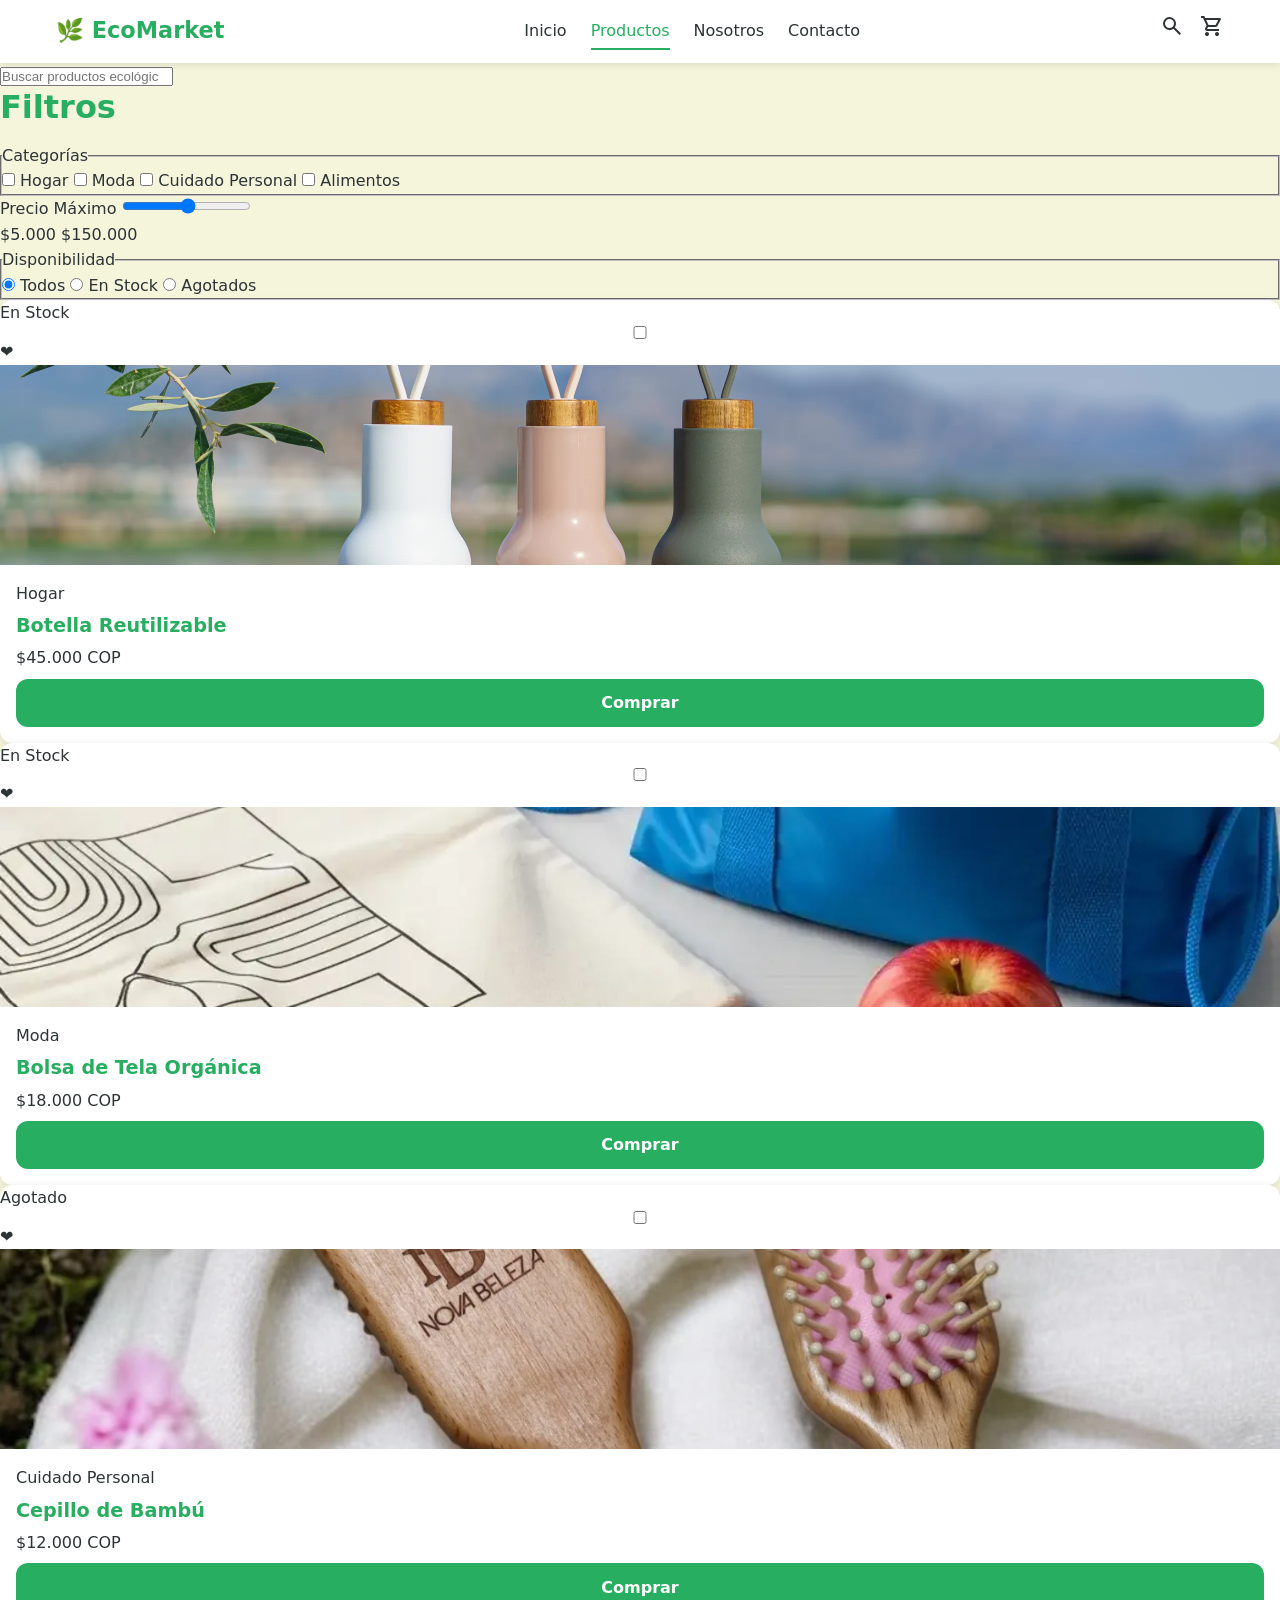
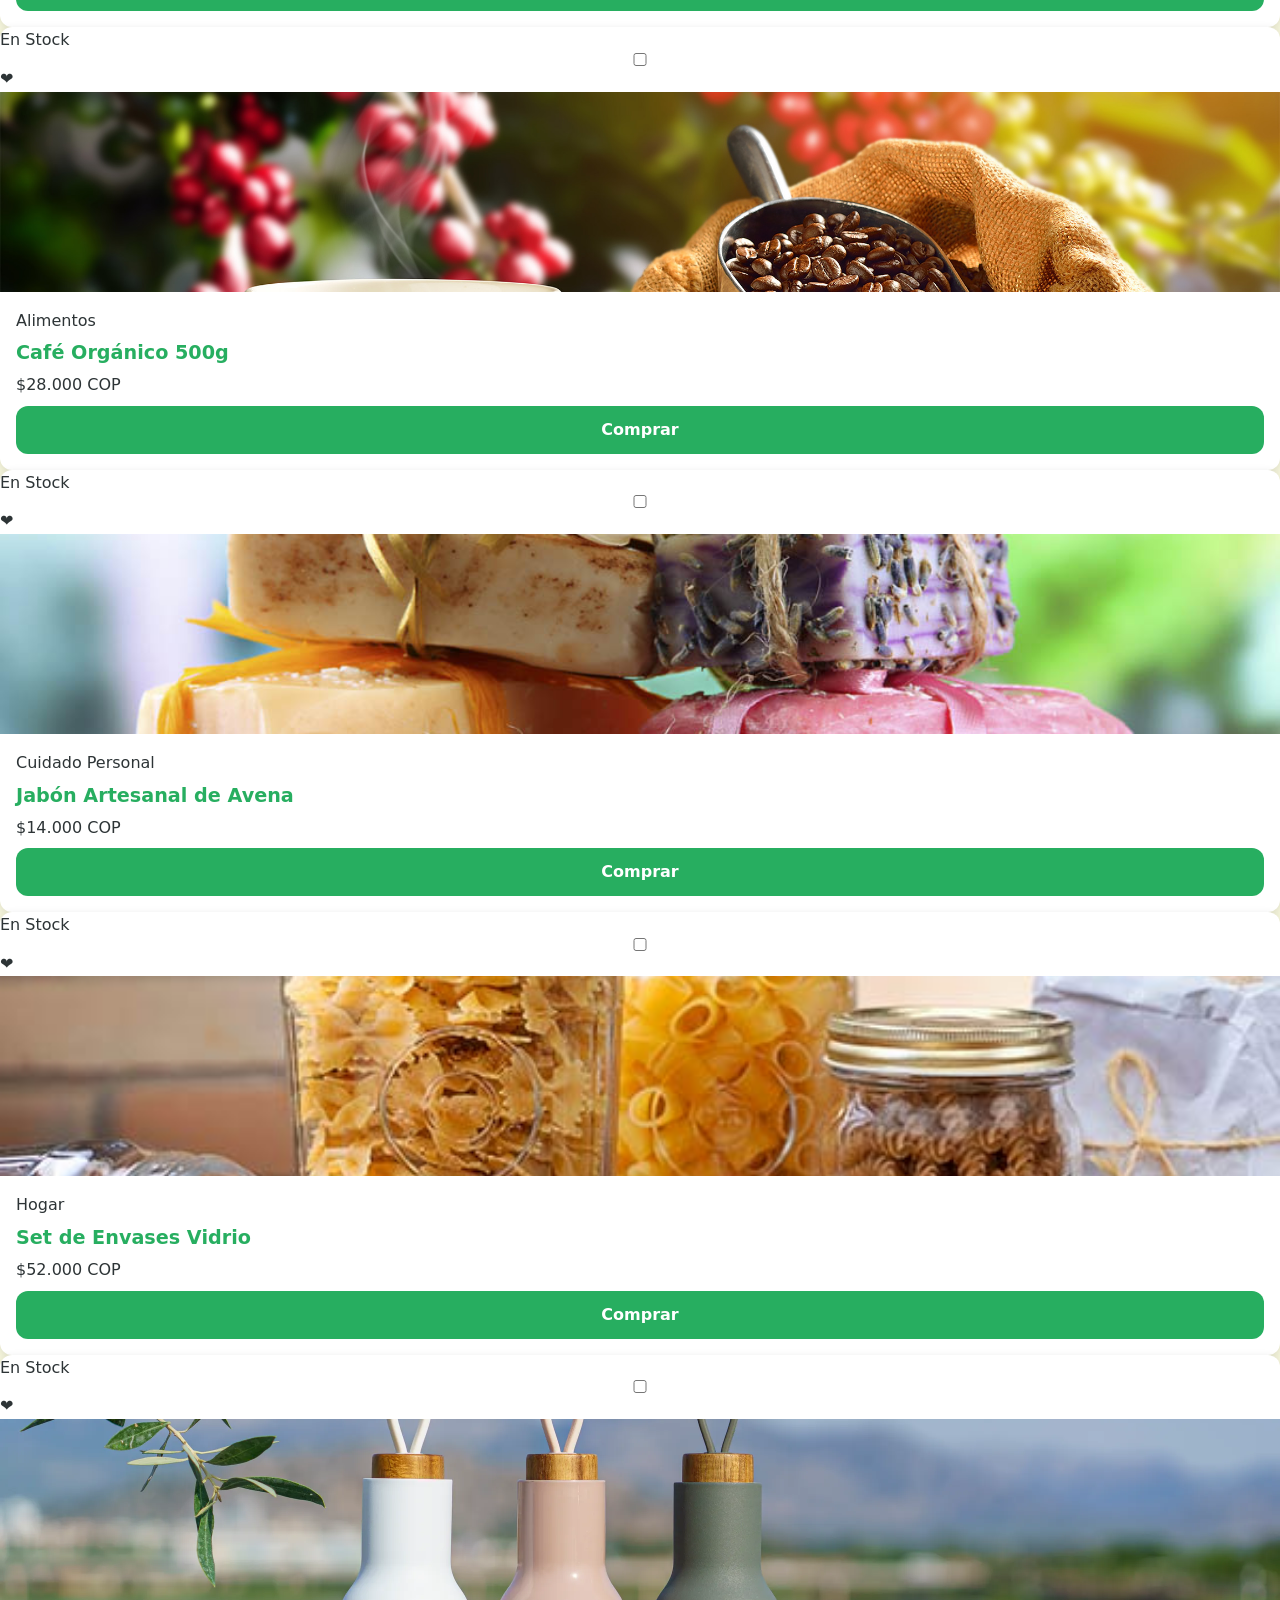
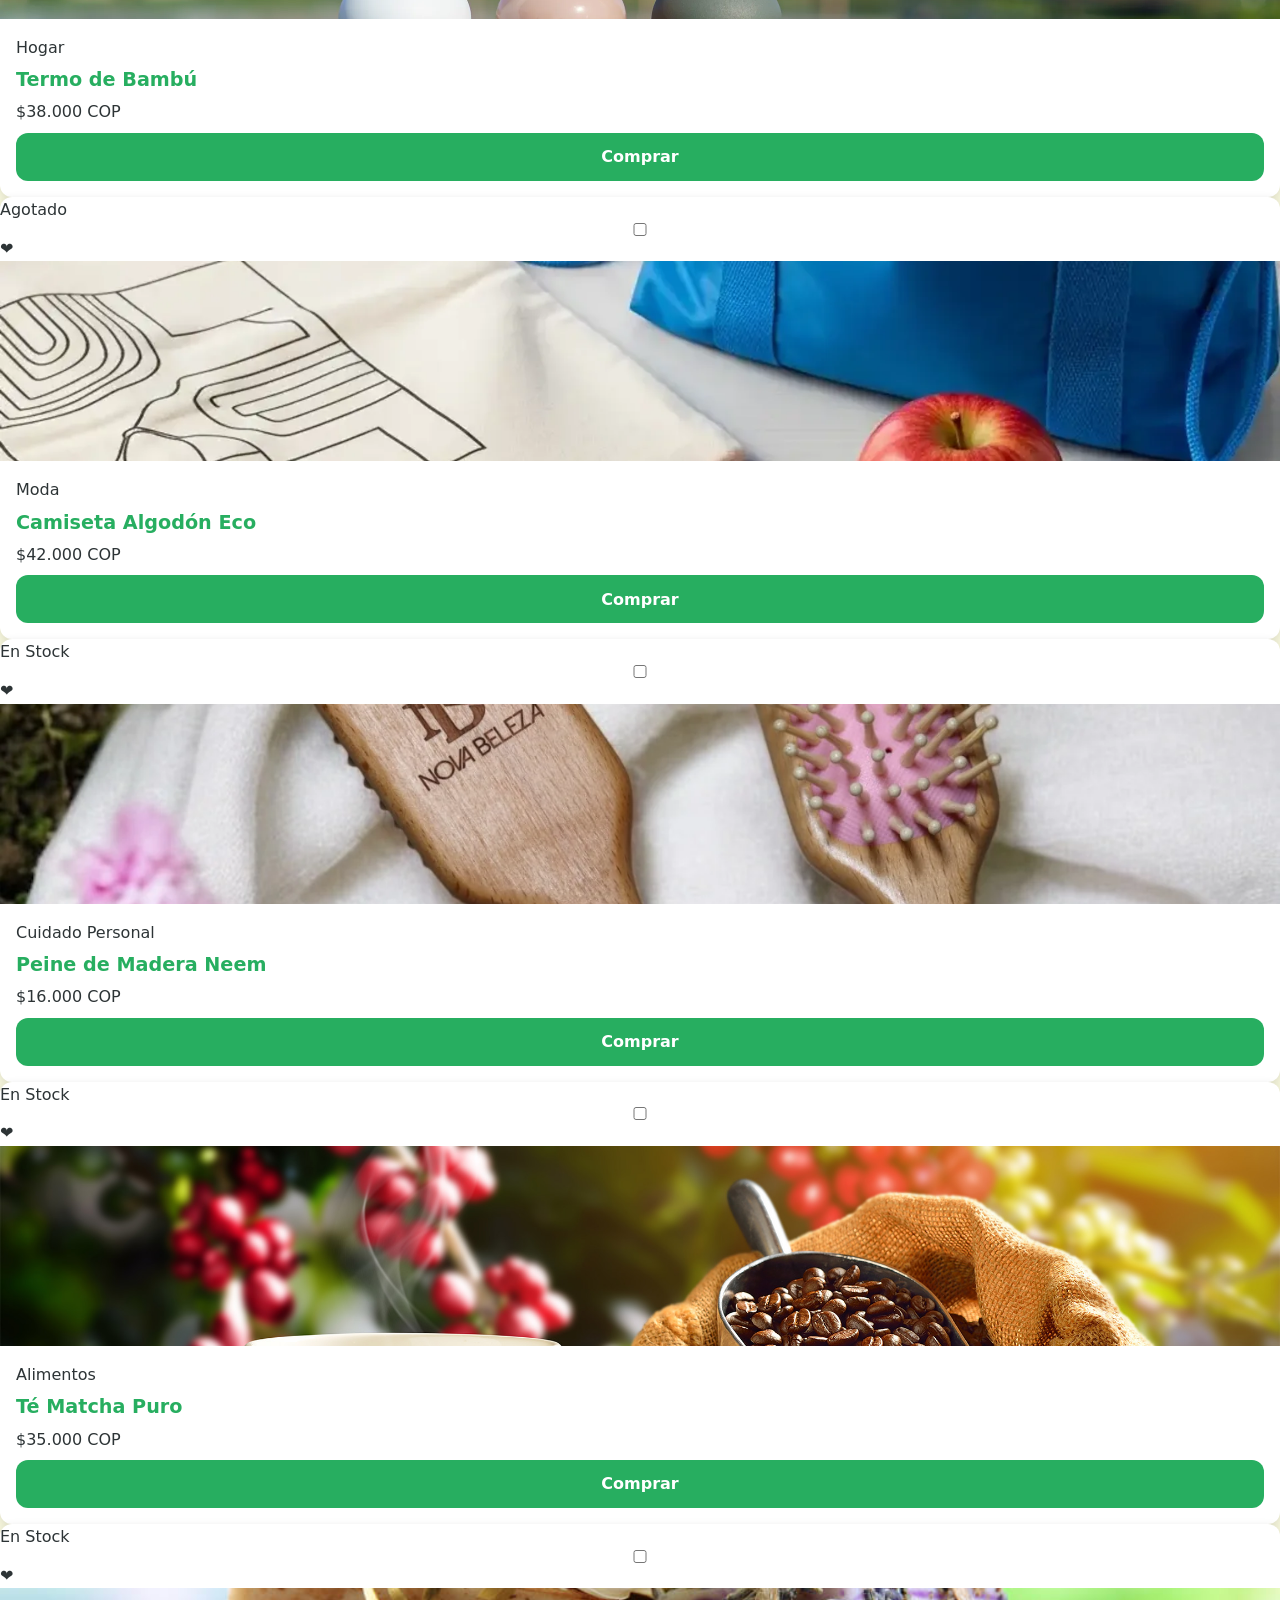
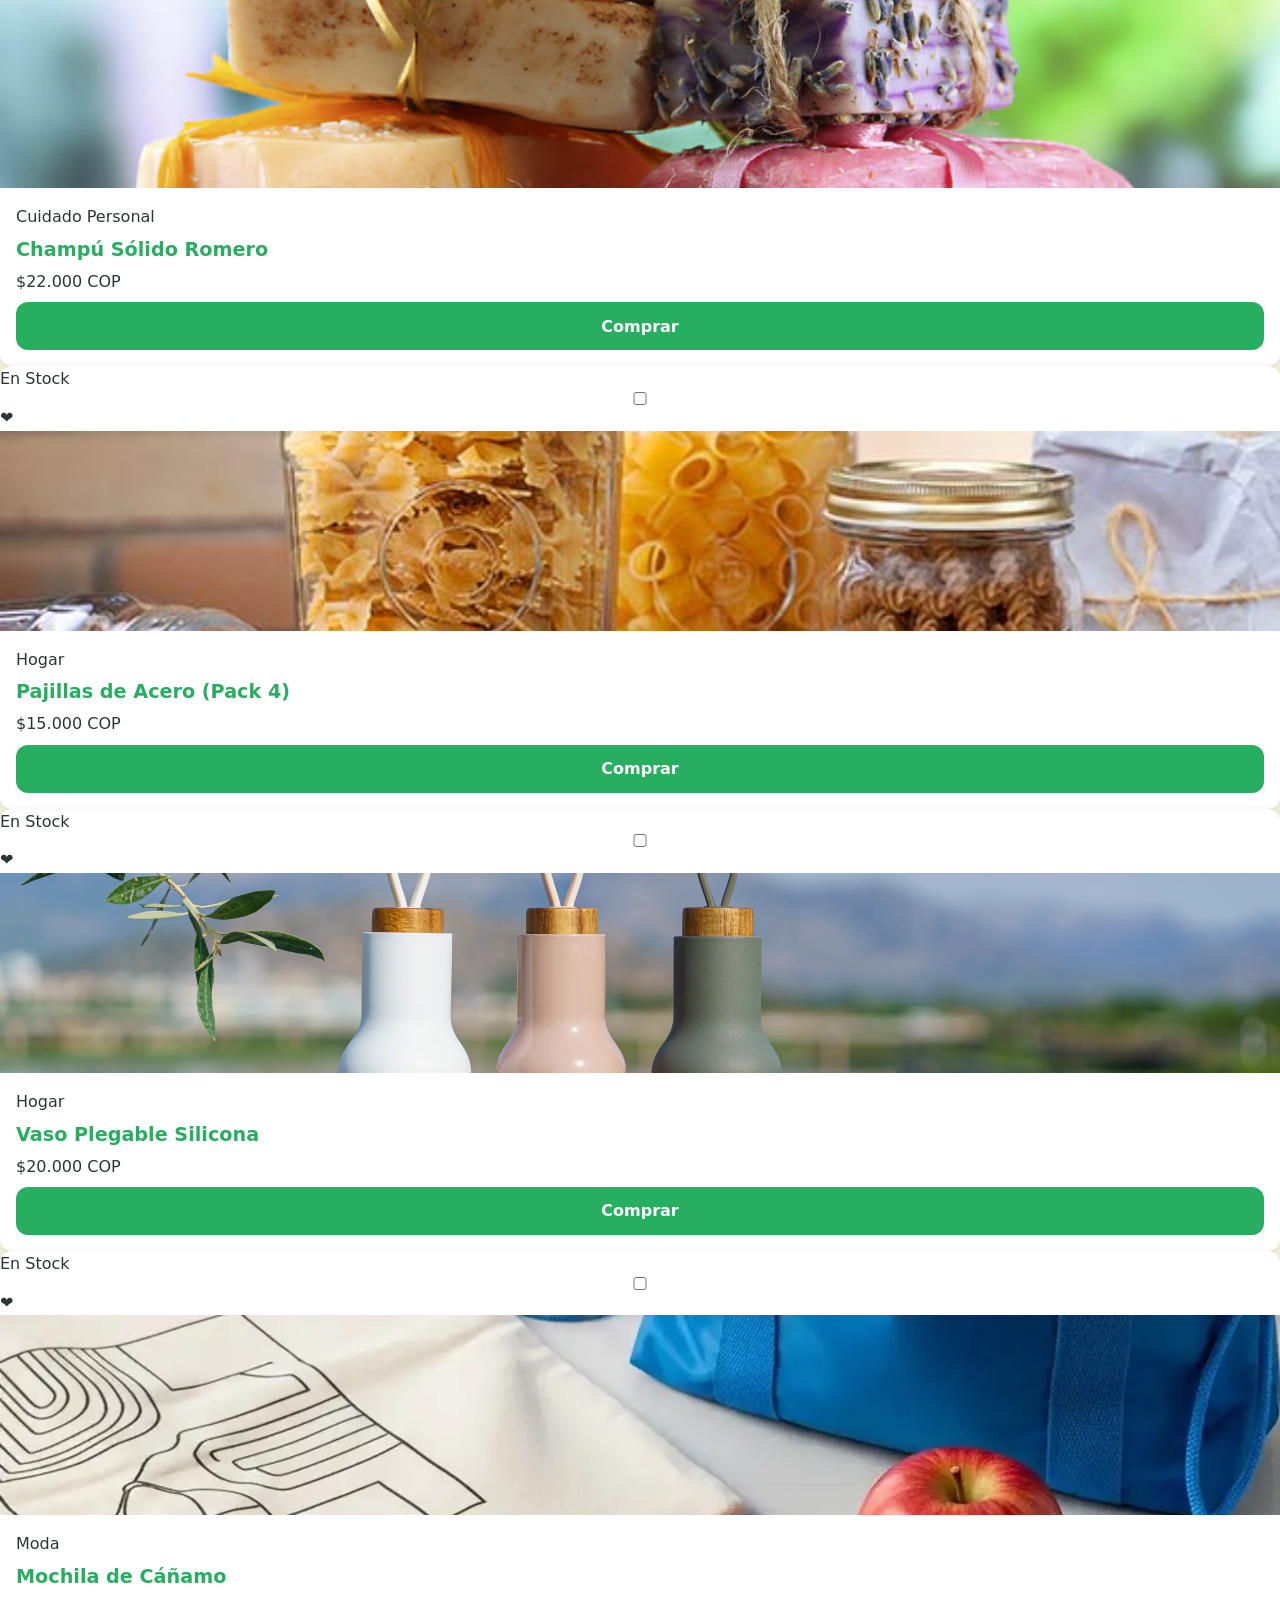
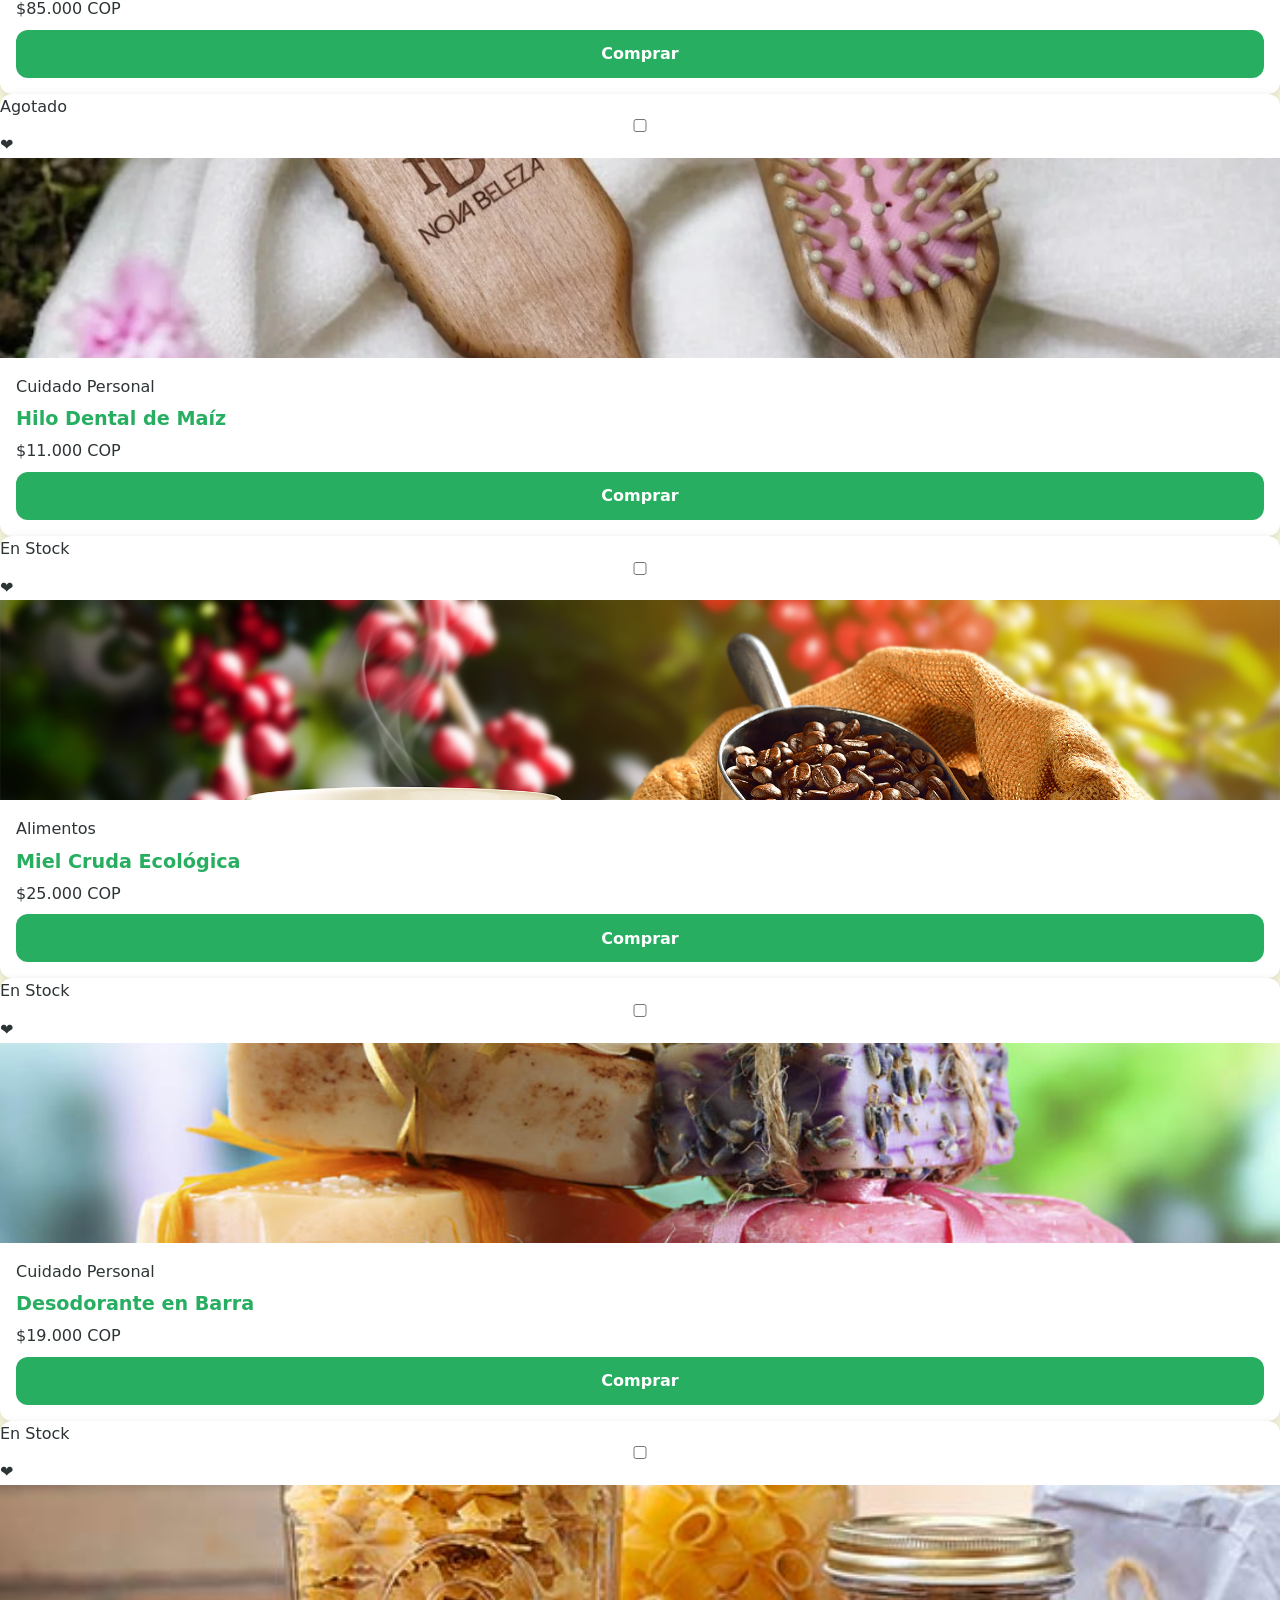
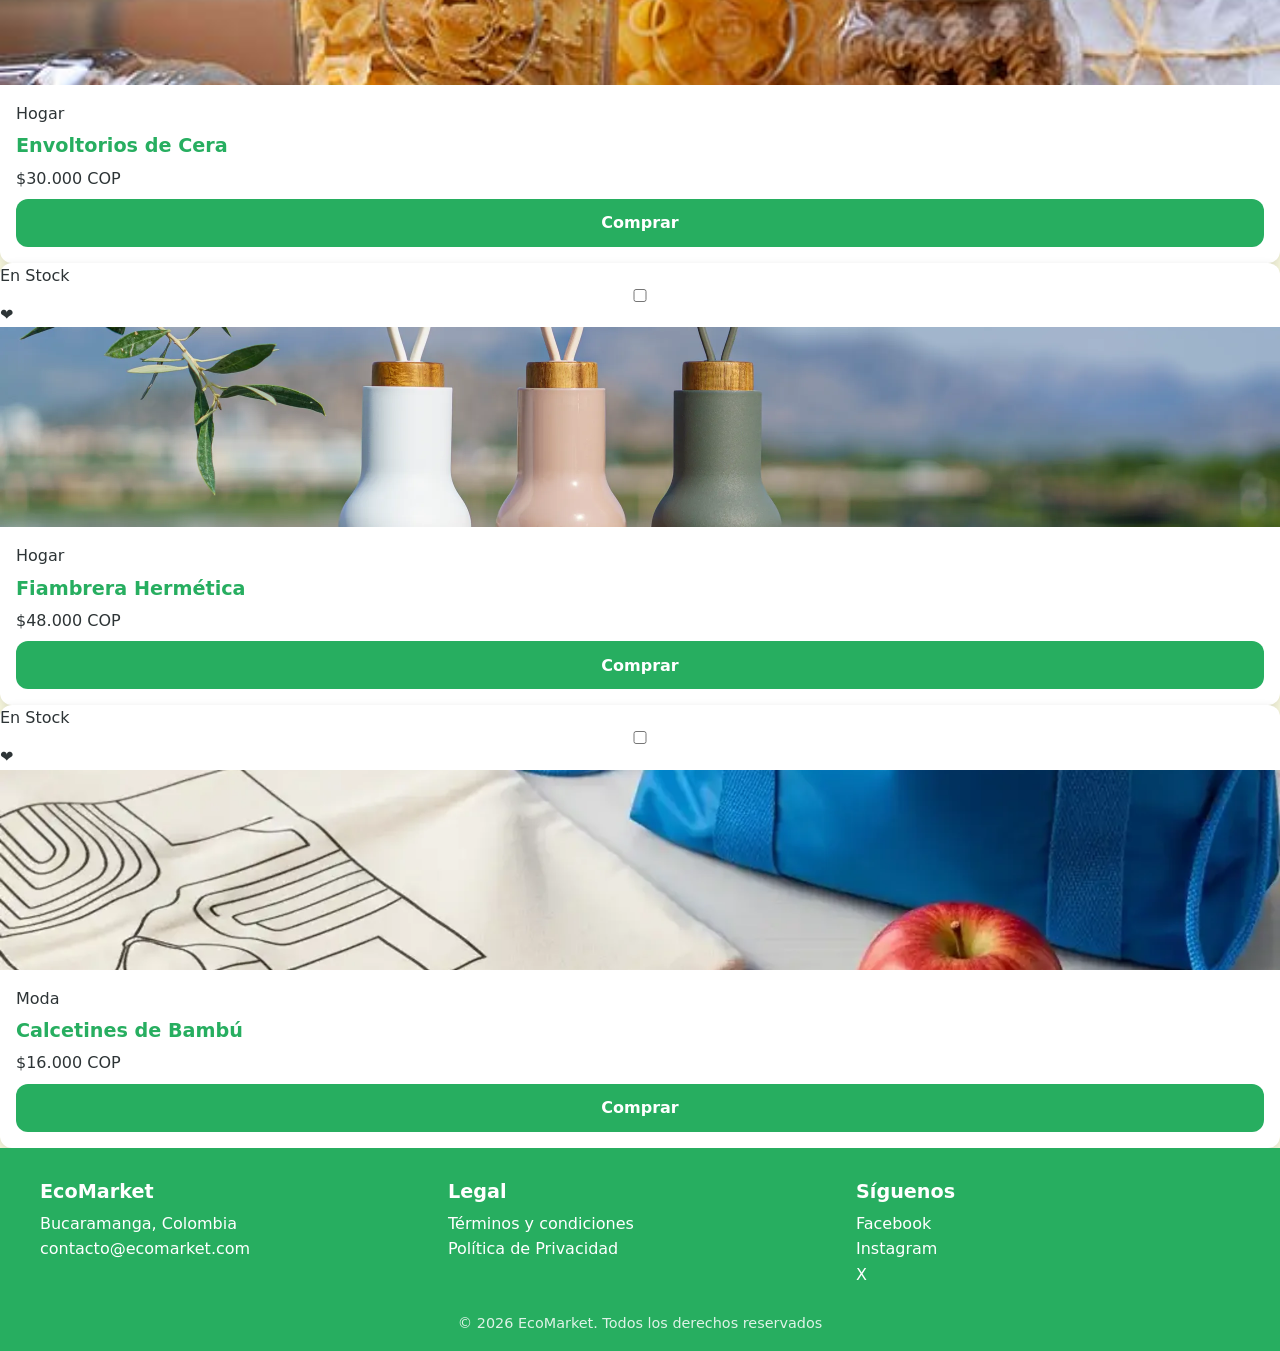
==== commit ef426ece: "feat: :art: Se escribe el footer comun" ====
--- a/views/productos.html
+++ b/views/productos.html
@@ -362,6 +362,33 @@
             </div>
           </article>
         </div>
-
+    </main>
+
+    <!-- Footer común -->
+<footer class="footer">
+    <div class="footer__inner">
+      <div>
+        <h3>EcoMarket</h3>
+        <p>Bucaramanga, Colombia</p>
+        <p>contacto@ecomarket.com</p>
+      </div>
+      <div>
+        <h3>Legal</h3>
+        <ul>
+          <li><a href="#">Términos y condiciones</a></li>
+          <li><a href="#">Política de Privacidad</a></li>
+        </ul>
+      </div>
+      <div>
+        <h3>Síguenos</h3>
+        <ul class="redes">
+          <li><a href="#">Facebook</a></li>
+          <li><a href="#">Instagram</a></li>
+          <li><a href="#">X</a></li>
+        </ul>
+      </div>
+    </div>
+    <p class="footer__copy">© 2026 EcoMarket. Todos los derechos reservados</p>
+</footer>
 </body>
 </html>
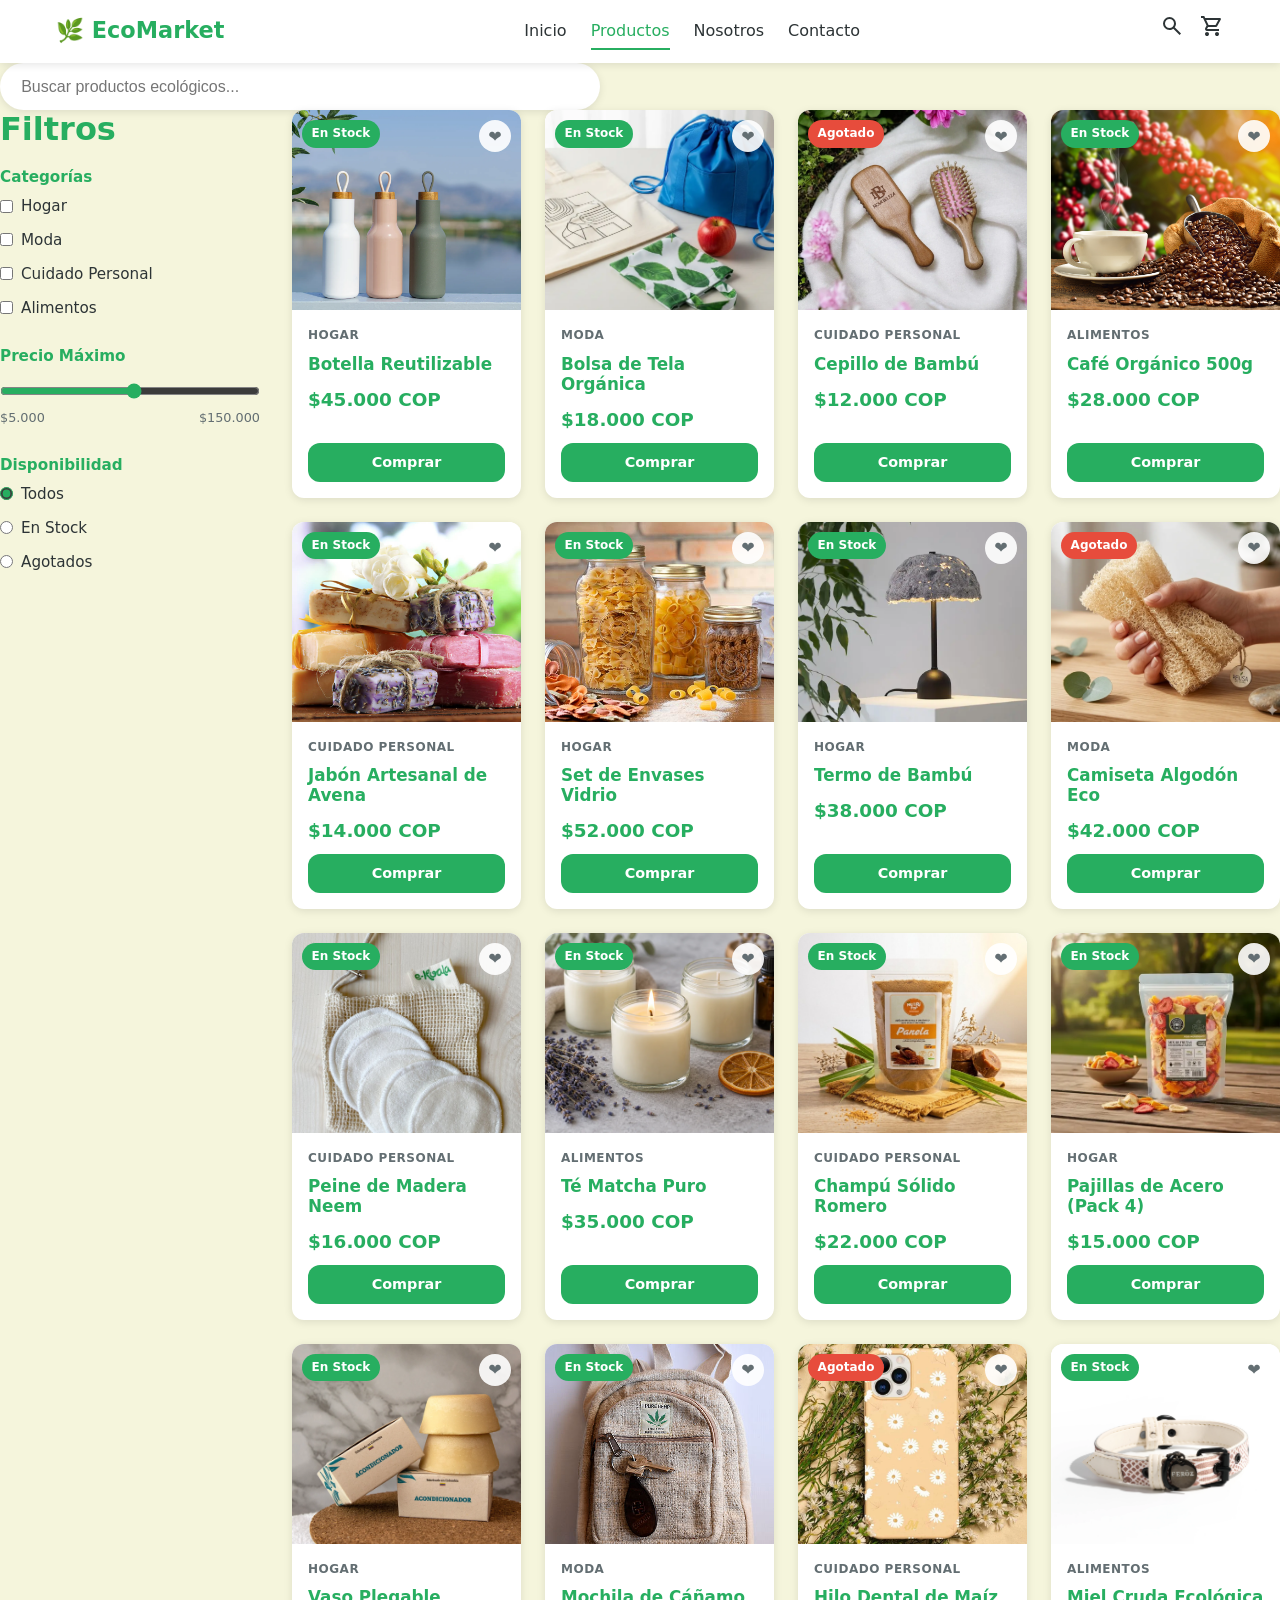
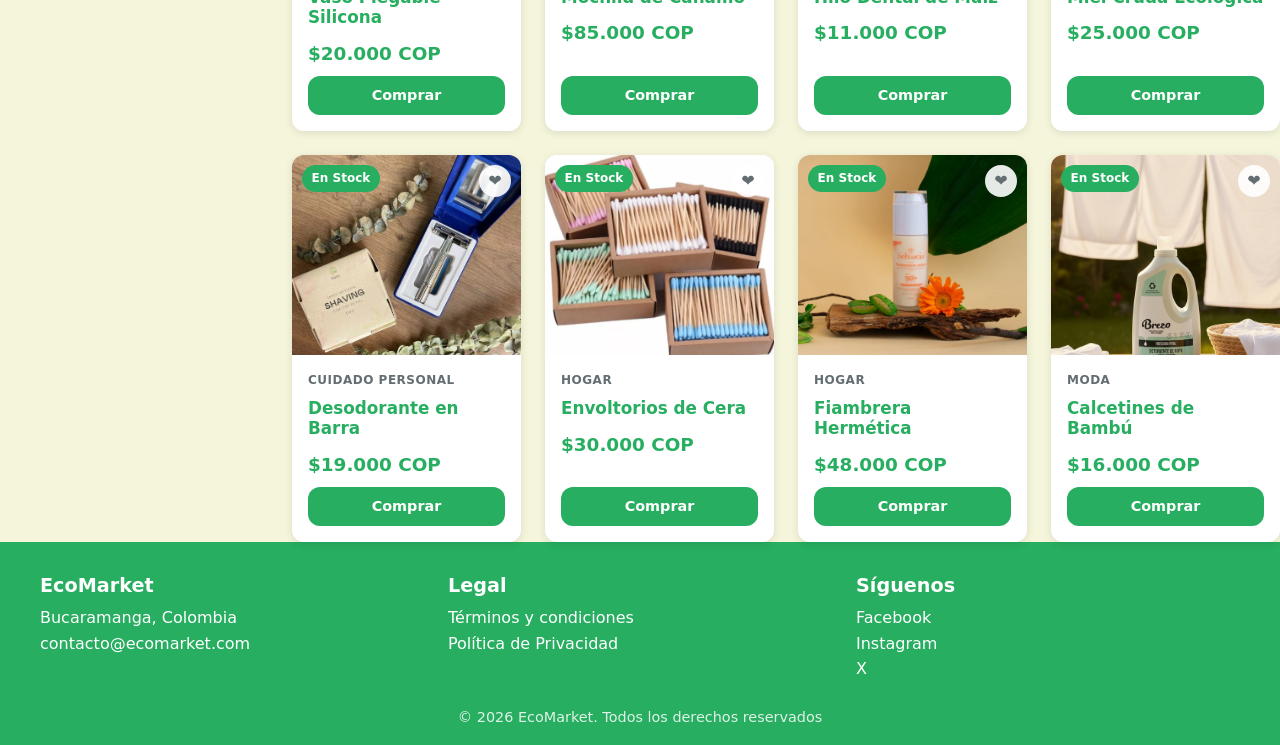
==== commit c62ffdd8: "feat: :art: Se agrega grid base movil" ====
--- a/views/productos.html
+++ b/views/productos.html
@@ -171,7 +171,7 @@
             <span class="badge badge--stock">En Stock</span>
             <input type="checkbox" id="fav-7" class="fav-toggle" aria-label="Añadir a favoritos">
             <label for="fav-7" class="btn-favorito" title="Favorito">❤</label>
-            <img class="card__img" src="../img/products/producto-1.webp" alt="Termo de Bambú">
+            <img class="card__img" src="../img/products/producto-7.webp" alt="Termo de Bambú">
             <div class="card__body">
               <span class="card__categoria">Hogar</span>
               <h3 class="card__titulo">Termo de Bambú</h3>
@@ -185,7 +185,7 @@
             <span class="badge badge--agotado">Agotado</span>
             <input type="checkbox" id="fav-8" class="fav-toggle" aria-label="Añadir a favoritos">
             <label for="fav-8" class="btn-favorito" title="Favorito">❤</label>
-            <img class="card__img" src="../img/products/producto-2.webp" alt="Camiseta de Algodón Reciclado">
+            <img class="card__img" src="../img/products/producto-8.webp" alt="Camiseta de Algodón Reciclado">
             <div class="card__body">
               <span class="card__categoria">Moda</span>
               <h3 class="card__titulo">Camiseta Algodón Eco</h3>
@@ -199,7 +199,7 @@
             <span class="badge badge--stock">En Stock</span>
             <input type="checkbox" id="fav-9" class="fav-toggle" aria-label="Añadir a favoritos">
             <label for="fav-9" class="btn-favorito" title="Favorito">❤</label>
-            <img class="card__img" src="../img/products/producto-3.webp" alt="Peine de Madera">
+            <img class="card__img" src="../img/products/producto-9.jpg" alt="Peine de Madera">
             <div class="card__body">
               <span class="card__categoria">Cuidado Personal</span>
               <h3 class="card__titulo">Peine de Madera Neem</h3>
@@ -213,7 +213,7 @@
             <span class="badge badge--stock">En Stock</span>
             <input type="checkbox" id="fav-10" class="fav-toggle" aria-label="Añadir a favoritos">
             <label for="fav-10" class="btn-favorito" title="Favorito">❤</label>
-            <img class="card__img" src="../img/products/producto-4.jpg" alt="Té Matcha Orgánico">
+            <img class="card__img" src="../img/products/producto-10.webp" alt="Té Matcha Orgánico">
             <div class="card__body">
               <span class="card__categoria">Alimentos</span>
               <h3 class="card__titulo">Té Matcha Puro</h3>
@@ -227,7 +227,7 @@
             <span class="badge badge--stock">En Stock</span>
             <input type="checkbox" id="fav-11" class="fav-toggle" aria-label="Añadir a favoritos">
             <label for="fav-11" class="btn-favorito" title="Favorito">❤</label>
-            <img class="card__img" src="../img/products/producto-5.jpg" alt="Champú Sólido Natural">
+            <img class="card__img" src="../img/products/producto-11.jpeg" alt="Champú Sólido Natural">
             <div class="card__body">
               <span class="card__categoria">Cuidado Personal</span>
               <h3 class="card__titulo">Champú Sólido Romero</h3>
@@ -241,7 +241,7 @@
             <span class="badge badge--stock">En Stock</span>
             <input type="checkbox" id="fav-12" class="fav-toggle" aria-label="Añadir a favoritos">
             <label for="fav-12" class="btn-favorito" title="Favorito">❤</label>
-            <img class="card__img" src="../img/products/producto-6.jpg" alt="Pajillas de Acero Inoxidable">
+            <img class="card__img" src="../img/products/producto-12.webp" alt="Pajillas de Acero Inoxidable">
             <div class="card__body">
               <span class="card__categoria">Hogar</span>
               <h3 class="card__titulo">Pajillas de Acero (Pack 4)</h3>
@@ -255,7 +255,7 @@
             <span class="badge badge--stock">En Stock</span>
             <input type="checkbox" id="fav-13" class="fav-toggle" aria-label="Añadir a favoritos">
             <label for="fav-13" class="btn-favorito" title="Favorito">❤</label>
-            <img class="card__img" src="../img/products/producto-1.webp" alt="Vaso Plegable de Silicona">
+            <img class="card__img" src="../img/products/producto-13.webp" alt="Vaso Plegable de Silicona">
             <div class="card__body">
               <span class="card__categoria">Hogar</span>
               <h3 class="card__titulo">Vaso Plegable Silicona</h3>
@@ -269,7 +269,7 @@
             <span class="badge badge--stock">En Stock</span>
             <input type="checkbox" id="fav-14" class="fav-toggle" aria-label="Añadir a favoritos">
             <label for="fav-14" class="btn-favorito" title="Favorito">❤</label>
-            <img class="card__img" src="../img/products/producto-2.webp" alt="Mochila de Cáñamo Natural">
+            <img class="card__img" src="../img/products/producto-14.jpg" alt="Mochila de Cáñamo Natural">
             <div class="card__body">
               <span class="card__categoria">Moda</span>
               <h3 class="card__titulo">Mochila de Cáñamo</h3>
@@ -283,7 +283,7 @@
             <span class="badge badge--agotado">Agotado</span>
             <input type="checkbox" id="fav-15" class="fav-toggle" aria-label="Añadir a favoritos">
             <label for="fav-15" class="btn-favorito" title="Favorito">❤</label>
-            <img class="card__img" src="../img/products/producto-3.webp" alt="Hilo Dental Biodegradable">
+            <img class="card__img" src="../img/products/producto-15.webp" alt="Hilo Dental Biodegradable">
             <div class="card__body">
               <span class="card__categoria">Cuidado Personal</span>
               <h3 class="card__titulo">Hilo Dental de Maíz</h3>
@@ -297,7 +297,7 @@
             <span class="badge badge--stock">En Stock</span>
             <input type="checkbox" id="fav-16" class="fav-toggle" aria-label="Añadir a favoritos">
             <label for="fav-16" class="btn-favorito" title="Favorito">❤</label>
-            <img class="card__img" src="../img/products/producto-4.jpg" alt="Miel Cruda de Bosque">
+            <img class="card__img" src="../img/products/producto-16.webp" alt="Miel Cruda de Bosque">
             <div class="card__body">
               <span class="card__categoria">Alimentos</span>
               <h3 class="card__titulo">Miel Cruda Ecológica</h3>
@@ -311,7 +311,7 @@
             <span class="badge badge--stock">En Stock</span>
             <input type="checkbox" id="fav-17" class="fav-toggle" aria-label="Añadir a favoritos">
             <label for="fav-17" class="btn-favorito" title="Favorito">❤</label>
-            <img class="card__img" src="../img/products/producto-5.jpg" alt="Desodorante Natural en Barra">
+            <img class="card__img" src="../img/products/producto-17.jpg" alt="Desodorante Natural en Barra">
             <div class="card__body">
               <span class="card__categoria">Cuidado Personal</span>
               <h3 class="card__titulo">Desodorante en Barra</h3>
@@ -325,7 +325,7 @@
             <span class="badge badge--stock">En Stock</span>
             <input type="checkbox" id="fav-18" class="fav-toggle" aria-label="Añadir a favoritos">
             <label for="fav-18" class="btn-favorito" title="Favorito">❤</label>
-            <img class="card__img" src="../img/products/producto-6.jpg" alt="Envoltorios de Cera de Abeja">
+            <img class="card__img" src="../img/products/producto-18.webp" alt="Envoltorios de Cera de Abeja">
             <div class="card__body">
               <span class="card__categoria">Hogar</span>
               <h3 class="card__titulo">Envoltorios de Cera</h3>
@@ -339,7 +339,7 @@
             <span class="badge badge--stock">En Stock</span>
             <input type="checkbox" id="fav-19" class="fav-toggle" aria-label="Añadir a favoritos">
             <label for="fav-19" class="btn-favorito" title="Favorito">❤</label>
-            <img class="card__img" src="../img/products/producto-1.webp" alt="Fiambrera de Acero Inoxidable">
+            <img class="card__img" src="../img/products/producto-19.webp" alt="Fiambrera de Acero Inoxidable">
             <div class="card__body">
               <span class="card__categoria">Hogar</span>
               <h3 class="card__titulo">Fiambrera Hermética</h3>
@@ -353,7 +353,7 @@
             <span class="badge badge--stock">En Stock</span>
             <input type="checkbox" id="fav-20" class="fav-toggle" aria-label="Añadir a favoritos">
             <label for="fav-20" class="btn-favorito" title="Favorito">❤</label>
-            <img class="card__img" src="../img/products/producto-2.webp" alt="Calcetines de Bambú">
+            <img class="card__img" src="../img/products/producto-20.webp" alt="Calcetines de Bambú">
             <div class="card__body">
               <span class="card__categoria">Moda</span>
               <h3 class="card__titulo">Calcetines de Bambú</h3>
--- a/css/layout.css
+++ b/css/layout.css
@@ -141,4 +141,38 @@
     .nav { width: auto; order: 0; }
     .nav ul { flex-wrap: nowrap; gap: 1.5rem; }
     .grid-destacados { grid-template-columns: repeat(3, 1fr); }
+}
+/* Grid base en móvil */
+.grid-productos {
+  display: grid;
+  grid-template-columns: 1fr;
+  gap: 1.5rem;
+}
+
+/* Tablet (2 columnas) */
+@media (min-width: 600px) {
+  .grid-productos {
+    grid-template-columns: repeat(2, 1fr);
+  }
+}
+
+/* Desktop (4 columnas) */
+@media (min-width: 1024px) {
+  .catalogo-contenido {
+    display: flex;
+    flex-direction: row;
+    align-items: flex-start;
+    gap: 2rem;
+  }
+
+  .sidebar-filtros {
+    width: 260px;
+    flex-shrink: 0;
+    position: sticky;
+    top: 90px;
+  }
+
+  .grid-productos {
+    grid-template-columns: repeat(4, 1fr);
+  }
 }
--- a/css/components.css
+++ b/css/components.css
@@ -55,4 +55,202 @@
 .card__body .btn {
     margin-top: auto;
     text-align: center;
-}+}
+
+
+
+
+/*-- COMPONENTES DE CATÁLOGO-- */
+
+
+
+/* Buscador superior */
+.input-search {
+  width: 100%;
+  max-width: 600px;
+  padding: 0.8rem 1.2rem;
+  border: 2px solid transparent;
+  background: var(--blanco);
+  border-radius: 50px;
+  box-shadow: var(--sombra);
+  font-size: 1rem;
+  outline: none;
+  transition: border-color 0.3s ease;
+}
+
+.input-search:focus {
+  border-color: var(--verde-oscuro);
+}
+
+/* Grupos del barra lateral*/
+.filtro-grupo {
+  border: none;
+  margin-bottom: 1.5rem;
+  display: flex;
+  flex-direction: column;
+  gap: 0.6rem;
+}
+
+.filtro-grupo__titulo {
+  font-weight: 600;
+  color: var(--verde-oscuro);
+  font-size: 0.95rem;
+  display: block;
+  margin-bottom: 0.3rem;
+}
+
+.filtro-opcion {
+  display: flex;
+  align-items: center;
+  gap: 0.5rem;
+  font-size: 0.95rem;
+  cursor: pointer;
+}
+
+.filtro-opcion input {
+  accent-color: var(--verde-oscuro);
+}
+
+.input-range {
+  width: 100%;
+  accent-color: var(--verde-oscuro);
+  cursor: pointer;
+}
+
+.rango-valores {
+  display: flex;
+  justify-content: space-between;
+  font-size: 0.8rem;
+  color: var(--gris);
+}
+
+/* Adaptación de Card de Producto */
+.card--producto {
+  position: relative;
+}
+
+.card__categoria {
+  font-size: 0.75rem;
+  text-transform: uppercase;
+  color: var(--gris);
+  font-weight: 700;
+  letter-spacing: 0.5px;
+}
+
+.card__titulo {
+  font-size: 1.05rem;
+}
+
+.card__precio {
+  font-size: 1.15rem;
+  font-weight: 700;
+  color: var(--verde-oscuro);
+  margin-top: 0.2rem;
+}
+.btn--small {
+  padding: 0.5rem 1rem;
+  font-size: 0.9rem;
+}
+
+/* Insignias de Stock */
+.badge {
+  position: absolute;
+  top: 10px;
+  left: 10px;
+  padding: 0.25rem 0.6rem;
+  border-radius: 20px;
+  font-size: 0.75rem;
+  font-weight: 700;
+  color: var(--blanco);
+  z-index: 2;
+}
+
+.badge--stock {
+  background: var(--verde-oscuro);
+}
+
+.badge--agotado {
+  background: var(--rojo);
+}
+
+/* Botón Favorito Interactivo */
+.fav-toggle {
+  position: absolute;
+  opacity: 0;
+  pointer-events: none;
+}
+
+.btn-favorito {
+  position: absolute;
+  top: 10px;
+  right: 10px;
+  background: rgba(255, 255, 255, 0.9);
+  width: 32px;
+  height: 32px;
+  border-radius: 50%;
+  display: flex;
+  align-items: center;
+  justify-content: center;
+  cursor: pointer;
+  z-index: 2;
+  font-size: 1rem;
+  color: var(--gris);
+  transition: transform 0.2s ease, color 0.2s ease;
+  user-select: none;
+}
+
+.btn-favorito:hover {
+  transform: scale(1.15);
+}
+
+/* Al marcar el checkbox oculto, el corazón cambia a rojo */
+.fav-toggle:checked + .btn-favorito {
+  color: var(--rojo);
+}
+
+/* Soporte :active adicional */
+.btn-favorito:active {
+  transform: scale(0.9);
+}
+
+/* Paginación Visual */
+.paginacion {
+  margin-top: 3rem;
+  display: flex;
+  justify-content: center;
+  align-items: center;
+  gap: 0.5rem;
+  flex-wrap: wrap;
+}
+
+.paginacion__lista {
+  display: flex;
+  gap: 0.3rem;
+}
+
+.paginacion__btn,
+.paginacion__link {
+  display: inline-block;
+  padding: 0.5rem 0.9rem;
+  background: var(--blanco);
+  border-radius: var(--radio);
+  box-shadow: var(--sombra);
+  font-weight: 600;
+  font-size: 0.9rem;
+  transition: background 0.2s, color 0.2s;
+}
+
+.paginacion__link--active,
+.paginacion__link:hover:not(.paginacion__link--active),
+.paginacion__btn:hover:not(.paginacion__btn--disabled) {
+  background: var(--verde-oscuro);
+  color: var(--blanco);
+}
+
+.paginacion__btn--disabled {
+  opacity: 0.5;
+  pointer-events: none;
+  cursor: not-allowed;
+}
+
+
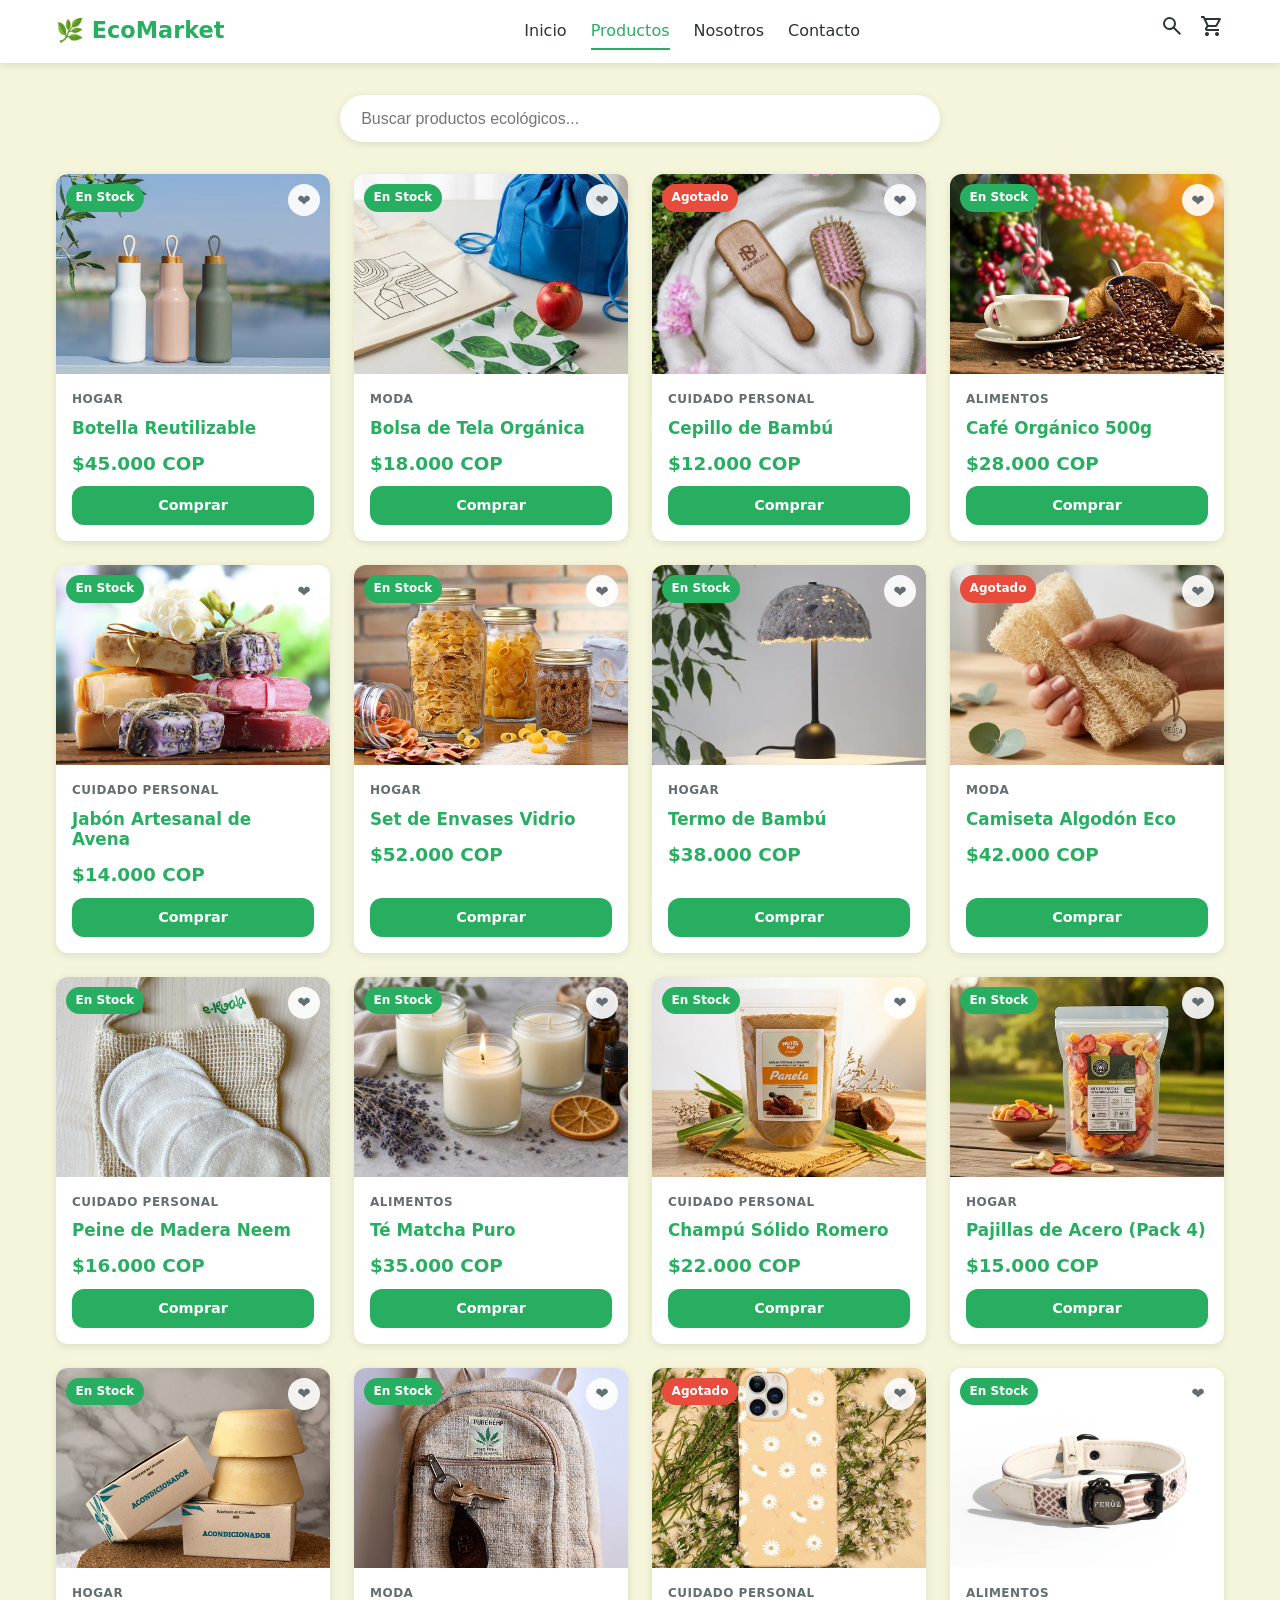
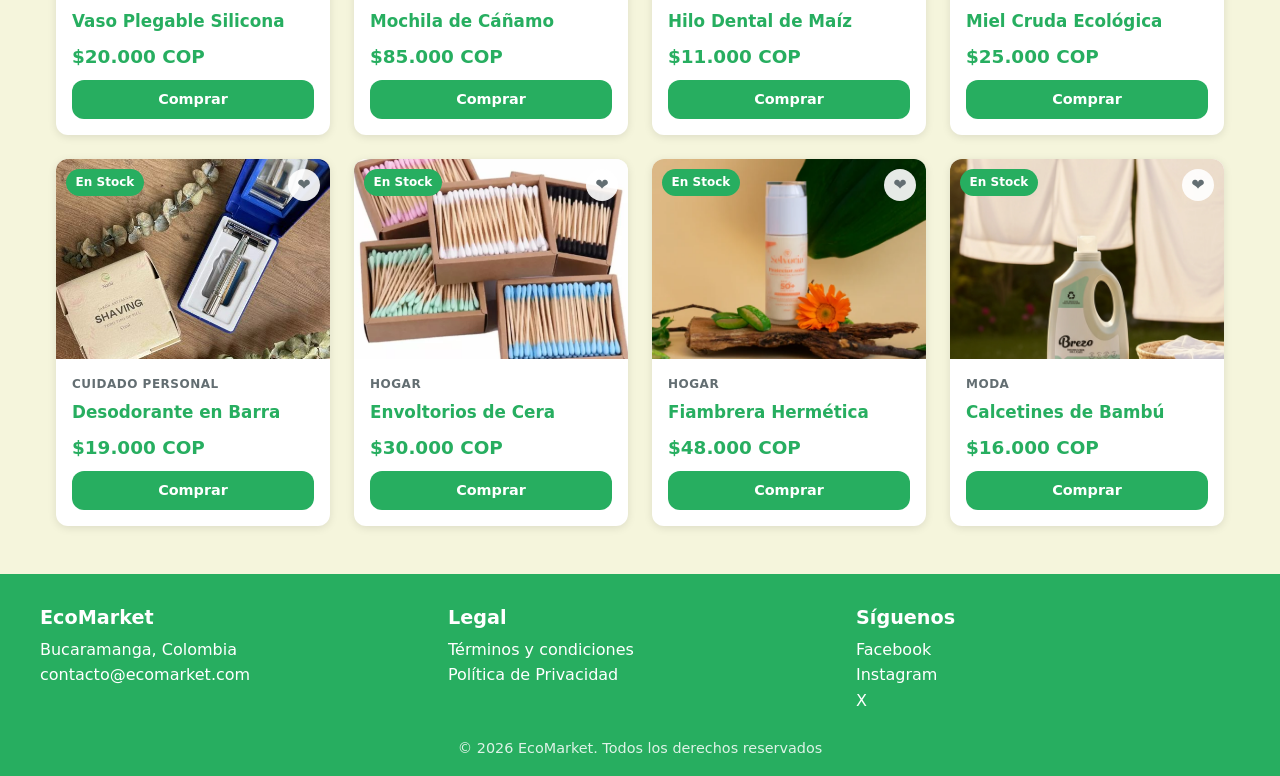
==== commit 95cf8d74: "feat: :art: Se arreglo el codigo y el css" ====
--- a/views/productos.html
+++ b/views/productos.html
@@ -46,11 +46,10 @@
     </section>
 
     <div class="catalogo-contenido">
-      <!-- Sidebar de Filtros (Sticky) -->
+      <!-- Sidebar de Filtros (Sticky) comentado para mostrar solo las 20 tarjetas
       <aside class="sidebar-filtros" aria-label="Filtros de productos">
         <h2 class="sidebar-filtros__titulo">Filtros</h2>
 
-        <!-- Categorías -->
         <fieldset class="filtro-grupo">
           <legend class="filtro-grupo__titulo">Categorías</legend>
           <label class="filtro-opcion"><input type="checkbox"> Hogar</label>
@@ -59,7 +58,6 @@
           <label class="filtro-opcion"><input type="checkbox"> Alimentos</label>
         </fieldset>
 
-        <!-- Rango de Precios -->
         <div class="filtro-grupo">
           <label for="precio-rango" class="filtro-grupo__titulo">Precio Máximo</label>
           <input type="range" id="precio-rango" min="5000" max="150000" step="5000" class="input-range">
@@ -69,7 +67,6 @@
           </div>
         </div>
 
-        <!-- Disponibilidad -->
         <fieldset class="filtro-grupo">
           <legend class="filtro-grupo__titulo">Disponibilidad</legend>
           <label class="filtro-opcion"><input type="radio" name="disponibilidad" checked> Todos</label>
@@ -77,6 +74,7 @@
           <label class="filtro-opcion"><input type="radio" name="disponibilidad"> Agotados</label>
         </fieldset>
       </aside>
+      -->
 
       <!-- Grid de 20 Productos -->
       <section class="catalogo-grid-container" aria-label="Lista de productos">
@@ -362,7 +360,9 @@
             </div>
           </article>
         </div>
-    </main>
+      </section>
+    </div>
+  </main>
 
     <!-- Footer común -->
 <footer class="footer">
--- a/css/layout.css
+++ b/css/layout.css
@@ -142,6 +142,27 @@
     .nav ul { flex-wrap: nowrap; gap: 1.5rem; }
     .grid-destacados { grid-template-columns: repeat(3, 1fr); }
 }
+/*--Catálogo--*/
+.catalogo-layout {
+  max-width: var(--max-ancho);
+  margin: 0 auto;
+  padding: 2rem 1rem 3rem;
+}
+
+.buscador-bar {
+  margin-bottom: 2rem;
+}
+
+.buscador-bar__inner {
+  display: flex;
+  justify-content: center;
+}
+
+.catalogo-grid-container {
+  flex: 1;
+  width: 100%;
+}
+
 /* Grid base en móvil */
 .grid-productos {
   display: grid;
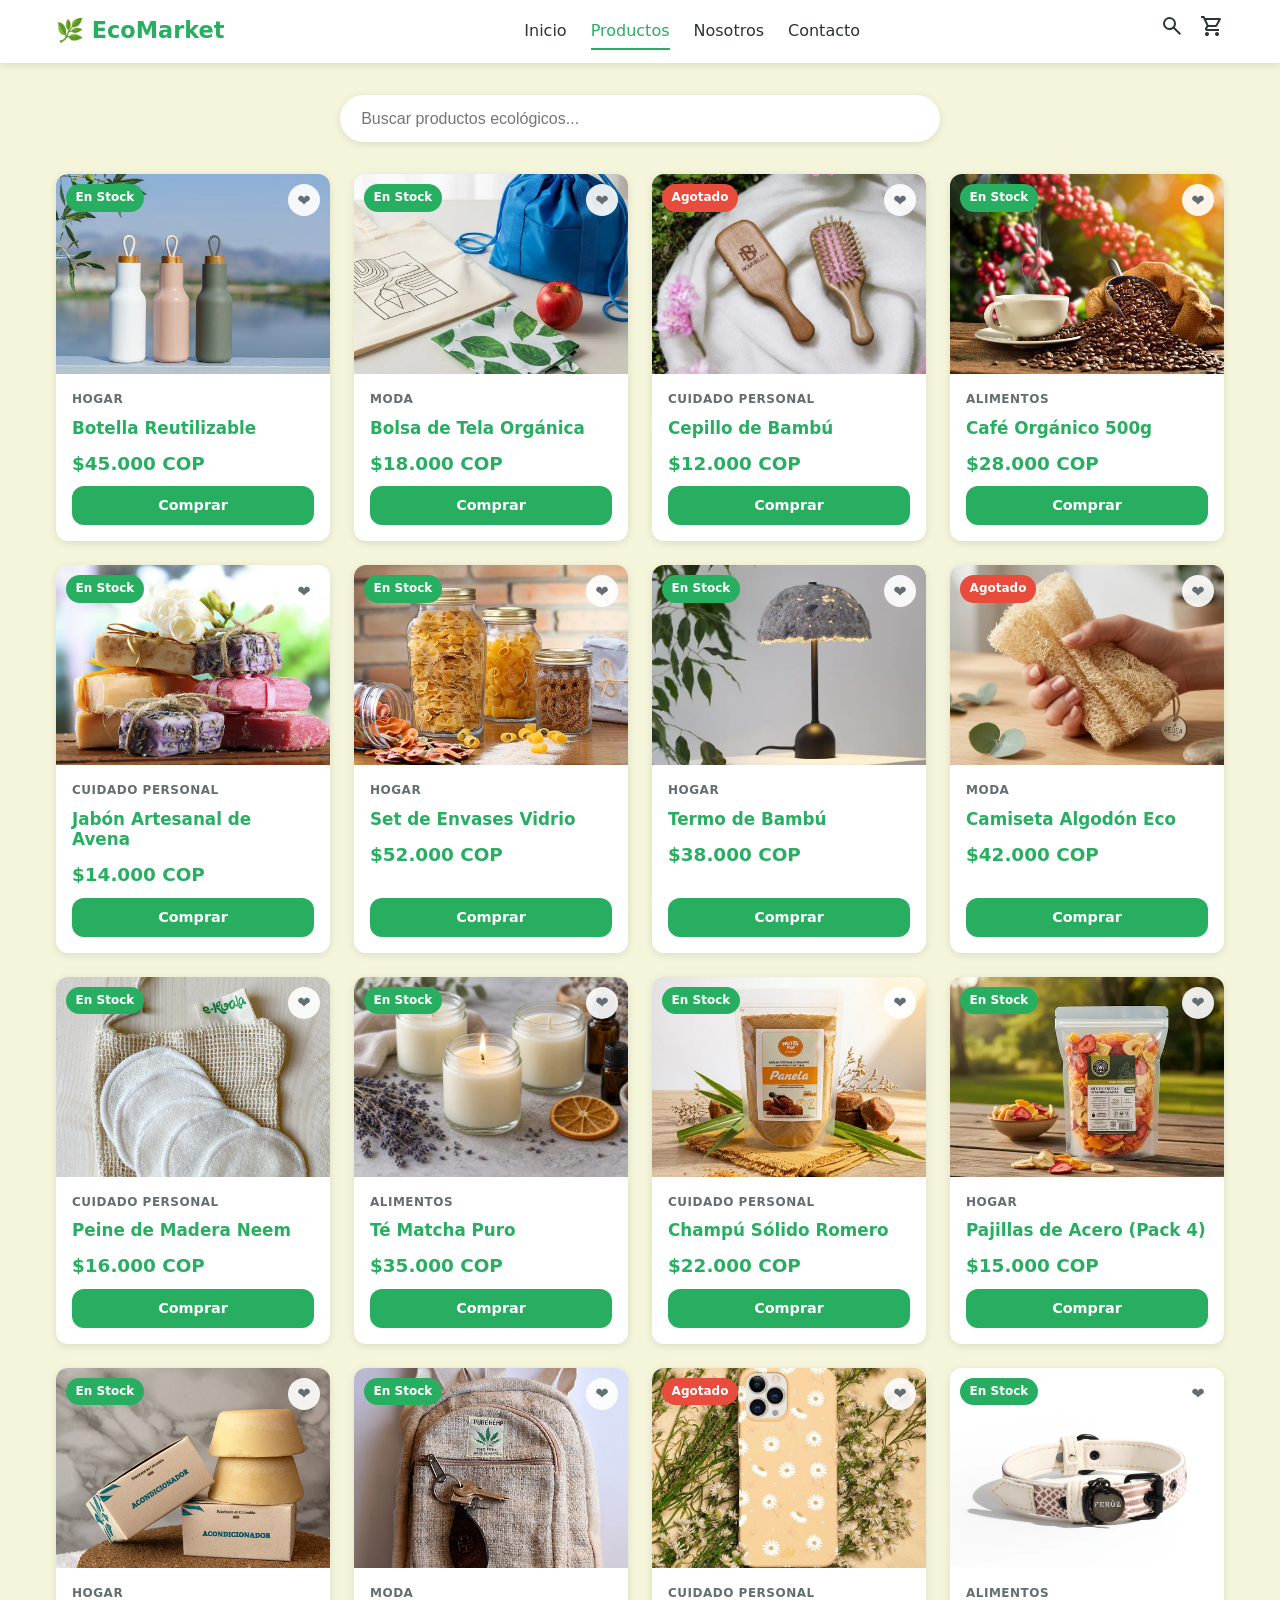
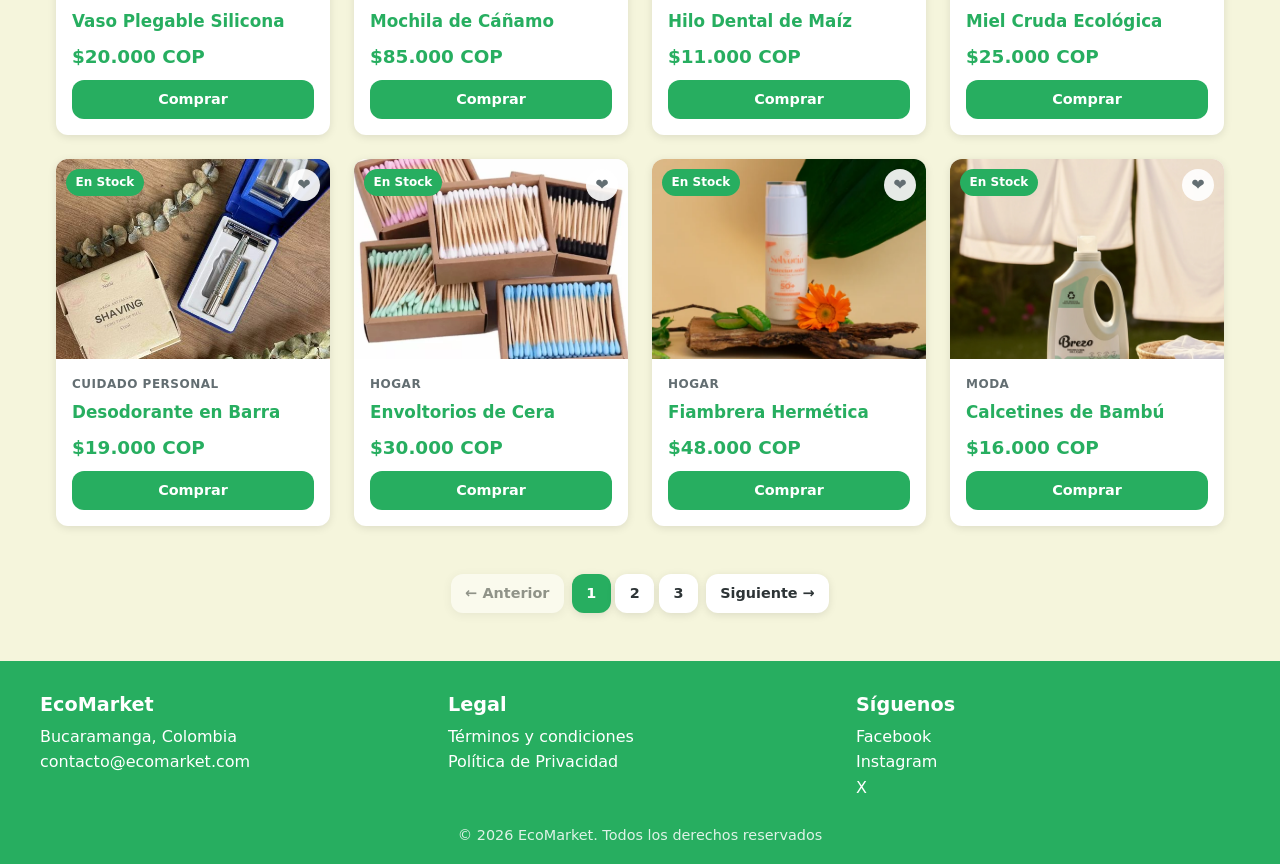
==== commit fd3c8348: "feat: :art: Primera Prueba de Nosotros y contacto" ====
--- a/views/productos.html
+++ b/views/productos.html
@@ -360,6 +360,17 @@
             </div>
           </article>
         </div>
+
+        <!-- Paginación Visual -->
+        <nav class="paginacion" aria-label="Paginación de productos">
+          <a href="#" class="paginacion__btn paginacion__btn--disabled" aria-disabled="true">← Anterior</a>
+          <ul class="paginacion__lista">
+            <li><a href="#" class="paginacion__link paginacion__link--active" aria-current="page">1</a></li>
+            <li><a href="#" class="paginacion__link">2</a></li>
+            <li><a href="#" class="paginacion__link">3</a></li>
+          </ul>
+          <a href="#" class="paginacion__btn">Siguiente →</a>
+        </nav>
       </section>
     </div>
   </main>
--- a/css/layout.css
+++ b/css/layout.css
@@ -196,4 +196,128 @@
   .grid-productos {
     grid-template-columns: repeat(4, 1fr);
   }
-}+}
+
+/*--Sobre Nosotros--*/
+.nosotros-page {
+  max-width: var(--max-ancho);
+  margin: 0 auto;
+  padding: 2.5rem 1rem 4rem;
+  display: flex;
+  flex-direction: column;
+  gap: 4rem;
+}
+
+.seccion-titulo {
+  text-align: center;
+  margin-bottom: 2rem;
+}
+
+/* Historia (Layout Flexbox Mobile-First) */
+.historia-inner {
+  display: flex;
+  flex-direction: column;
+  gap: 2rem;
+  align-items: center;
+  background: var(--blanco);
+  padding: 1.5rem;
+  border-radius: var(--radio);
+  box-shadow: var(--sombra);
+}
+
+.historia__imagen-wrapper {
+  width: 100%;
+  flex: 1;
+}
+
+.historia__img {
+  width: 100%;
+  height: 280px;
+  object-fit: cover;
+  border-radius: var(--radio);
+}
+
+.historia__texto {
+  flex: 1;
+  display: flex;
+  flex-direction: column;
+  align-items: flex-start;
+  gap: 1rem;
+}
+
+/* Principios Ecológicos Grid */
+.principios-grid {
+  display: grid;
+  grid-template-columns: 1fr;
+  gap: 1.5rem;
+}
+
+/* Testimonios (Carrusel CSS con scroll-snap) */
+.testimonios-carrusel {
+  display: flex;
+  gap: 1.5rem;
+  overflow-x: auto;
+  scroll-snap-type: x mandatory;
+  padding: 0.5rem 0.25rem 1.2rem;
+  scrollbar-width: thin;
+  scrollbar-color: var(--verde-oscuro) transparent;
+}
+
+/*--Página de Contacto--*/
+.contacto-page {
+  max-width: var(--max-ancho);
+  margin: 0 auto;
+  padding: 2.5rem 1rem 4rem;
+}
+
+.contacto-encabezado {
+  text-align: center;
+  max-width: 680px;
+  margin: 0 auto 2.5rem;
+}
+
+.contacto-encabezado h1 {
+  margin-bottom: 0.6rem;
+}
+
+.contacto-grid {
+  display: grid;
+  grid-template-columns: 1fr;
+  gap: 2rem;
+  align-items: start;
+}
+
+@media (min-width: 600px) {
+  .principios-grid {
+    grid-template-columns: repeat(2, 1fr);
+  }
+
+  .historia-inner {
+    padding: 2.2rem;
+  }
+
+  .historia__img {
+    height: 340px;
+  }
+}
+
+@media (min-width: 900px) {
+  .historia-inner {
+    flex-direction: row;
+    gap: 2.5rem;
+  }
+
+  .principios-grid {
+    grid-template-columns: repeat(4, 1fr);
+  }
+
+  .testimonios-carrusel {
+    display: grid;
+    grid-template-columns: repeat(3, 1fr);
+    overflow-x: visible;
+  }
+
+  .contacto-grid {
+    grid-template-columns: 1fr 1fr;
+  }
+}
--- a/css/components.css
+++ b/css/components.css
@@ -253,4 +253,262 @@
   cursor: not-allowed;
 }
 
-
+/*-- COMPONENTES DE SOBRE NOSOTROS --*/
+.historia__texto .badge {
+  position: static;
+  display: inline-block;
+}
+
+.principio-card {
+  background: var(--blanco);
+  padding: 1.8rem 1.4rem;
+  border-radius: var(--radio);
+  box-shadow: var(--sombra);
+  text-align: center;
+  display: flex;
+  flex-direction: column;
+  align-items: center;
+  gap: 0.8rem;
+}
+
+.principio-icon {
+  width: 64px;
+  height: 64px;
+  margin-bottom: 0.3rem;
+}
+
+.testimonio-card {
+  background: var(--blanco);
+  padding: 1.8rem;
+  border-radius: var(--radio);
+  box-shadow: var(--sombra);
+  display: flex;
+  flex-direction: column;
+  justify-content: space-between;
+  gap: 1.2rem;
+  min-width: 280px;
+  flex: 0 0 85%;
+  scroll-snap-align: center;
+}
+
+@media (min-width: 600px) {
+  .testimonio-card {
+    flex: 0 0 48%;
+  }
+}
+
+@media (min-width: 900px) {
+  .testimonio-card {
+    min-width: 0;
+    flex: 1;
+  }
+}
+
+.testimonio-estrellas {
+  color: #f39c12;
+  font-size: 1.2rem;
+  letter-spacing: 2px;
+}
+
+.testimonio-texto {
+  font-style: italic;
+  color: var(--texto);
+}
+
+.testimonio-autor {
+  display: flex;
+  align-items: center;
+  gap: 0.9rem;
+  margin-top: auto;
+}
+
+.testimonio-avatar {
+  width: 48px;
+  height: 48px;
+  border-radius: 50%;
+  flex-shrink: 0;
+}
+
+.testimonio-autor h4 {
+  color: var(--verde-oscuro);
+  font-size: 1rem;
+}
+
+.testimonio-autor span {
+  font-size: 0.85rem;
+  color: var(--gris);
+}
+
+/*-- COMPONENTES DE CONTACTO --*/
+.contacto-card,
+.ubicacion-card {
+  background: var(--blanco);
+  padding: 2rem 1.5rem;
+  border-radius: var(--radio);
+  box-shadow: var(--sombra);
+}
+
+.contacto-nota {
+  color: var(--gris);
+  font-size: 0.92rem;
+  margin-bottom: 1.5rem;
+}
+
+.formulario-contacto {
+  display: flex;
+  flex-direction: column;
+  gap: 1.2rem;
+}
+
+.form-grupo {
+  display: flex;
+  flex-direction: column;
+  gap: 0.4rem;
+}
+
+.form-grupo label {
+  font-weight: 600;
+  font-size: 0.95rem;
+  color: var(--texto);
+}
+
+.form-control {
+  width: 100%;
+  padding: 0.8rem 1rem;
+  border: 2px solid #dfe6e9;
+  border-radius: var(--radio);
+  font-family: inherit;
+  font-size: 1rem;
+  color: var(--texto);
+  background: #fafafa;
+  outline: none;
+  transition: border-color 0.3s ease, box-shadow 0.3s ease, background 0.3s ease;
+}
+
+.form-control:focus {
+  background: var(--blanco);
+}
+
+/* Validación visual con :valid e :invalid */
+.form-control:invalid {
+  border-color: var(--rojo);
+}
+
+.form-control:valid {
+  border-color: var(--verde-oscuro);
+  background: #f4fbf7;
+}
+
+.form-control:focus:invalid {
+  box-shadow: 0 0 0 3px rgba(231, 76, 60, 0.18);
+}
+
+.form-control:focus:valid {
+  box-shadow: 0 0 0 3px rgba(39, 174, 96, 0.2);
+}
+
+.form-ayuda {
+  font-size: 0.8rem;
+  color: var(--gris);
+}
+
+.form-control:invalid + .form-ayuda {
+  color: var(--rojo);
+}
+
+.form-control:valid + .form-ayuda {
+  color: var(--verde-oscuro);
+}
+
+.btn--full {
+  width: 100%;
+  text-align: center;
+  margin-top: 0.4rem;
+}
+
+/* Mensaje de confirmación sin JS usando :target */
+.alerta-exito {
+  display: none;
+  padding: 0.9rem 1rem;
+  background: #e8f8f0;
+  border: 2px solid var(--verde-oscuro);
+  border-radius: var(--radio);
+  color: var(--verde-oscuro);
+  font-weight: 600;
+  text-align: center;
+}
+
+.alerta-exito:target {
+  display: block;
+}
+
+/* Mapa de ubicación e info */
+.mapa-contenedor {
+  margin: 1.2rem 0;
+  border-radius: var(--radio);
+  overflow: hidden;
+  border: 2px solid #e8f8f0;
+}
+
+.mapa-img {
+  width: 100%;
+  height: auto;
+  display: block;
+}
+
+.mapa-caption {
+  padding: 0.65rem 1rem;
+  background: #f4fbf7;
+  font-size: 0.9rem;
+  font-weight: 600;
+  color: var(--verde-oscuro);
+  text-align: center;
+}
+
+.info-contacto-lista {
+  display: flex;
+  flex-direction: column;
+  gap: 0.8rem;
+  margin-bottom: 1.5rem;
+}
+
+.info-item {
+  display: flex;
+  flex-direction: column;
+  font-size: 0.95rem;
+}
+
+.info-item strong {
+  color: var(--verde-oscuro);
+}
+
+.redes-contacto h3 {
+  font-size: 1.1rem;
+  margin-bottom: 0.8rem;
+}
+
+.redes-iconos {
+  display: flex;
+  gap: 1rem;
+  flex-wrap: wrap;
+}
+
+.red-social-btn {
+  width: 46px;
+  height: 46px;
+  border-radius: 50%;
+  background: #e8f8f0;
+  color: var(--verde-oscuro);
+  display: flex;
+  align-items: center;
+  justify-content: center;
+  box-shadow: var(--sombra);
+}
+
+.red-social-btn img {
+  width: 22px;
+  height: 22px;
+}
+
+
+
--- a/css/animations.css
+++ b/css/animations.css
@@ -16,4 +16,29 @@
 
 .hero__contenido {
   animation: aparecer 0.8s ease-out;
-}+}
+
+/* Principios ecológicos y redes sociales con animación scale al hacer hover */
+.principio-card {
+  transition: transform 0.3s ease, box-shadow 0.3s ease;
+}
+
+.principio-card:hover {
+  transform: translateY(-6px);
+  box-shadow: 0 10px 20px rgba(0, 0, 0, 0.14);
+}
+
+.red-social-btn,
+.footer .redes a {
+  display: inline-flex;
+  transition: transform 0.25s ease, background-color 0.25s ease;
+}
+
+.red-social-btn:hover {
+  transform: scale(1.18);
+  background: var(--verde-claro);
+}
+
+.footer .redes a:hover {
+  transform: scale(1.12);
+}
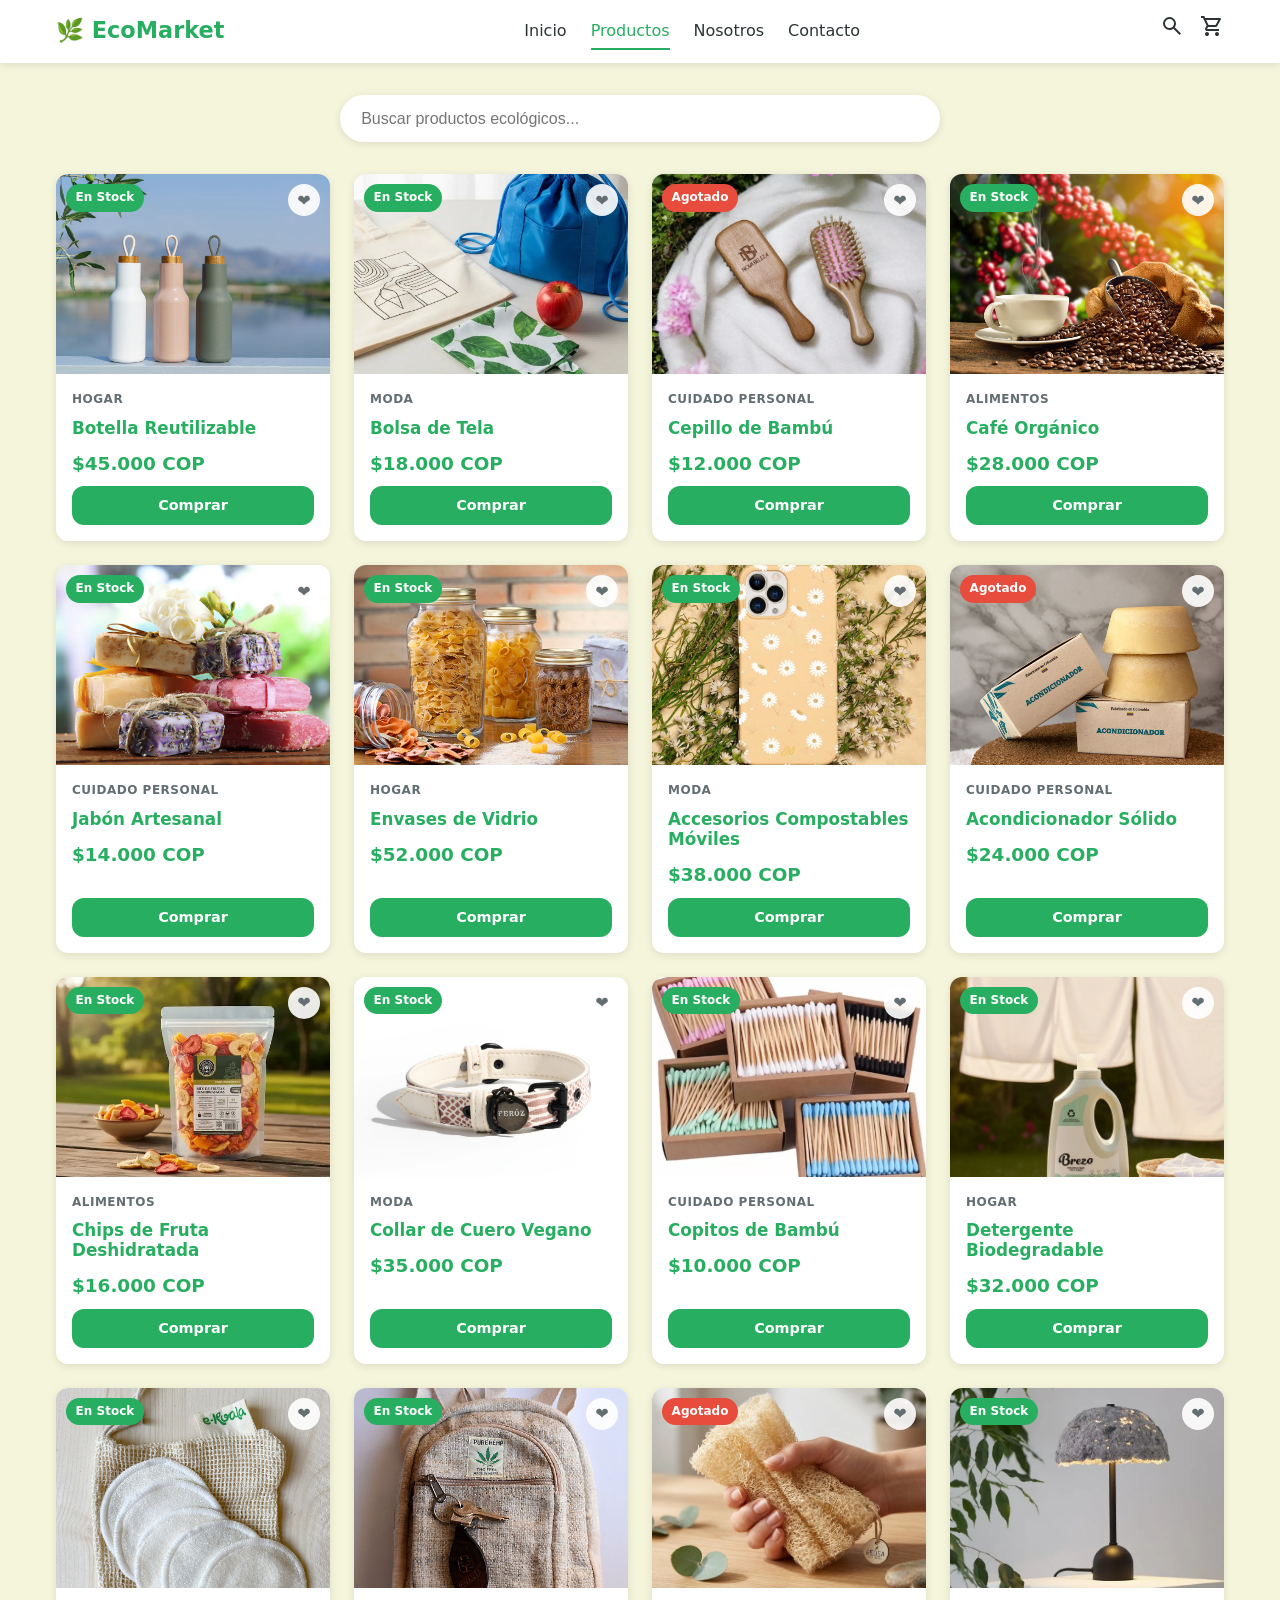
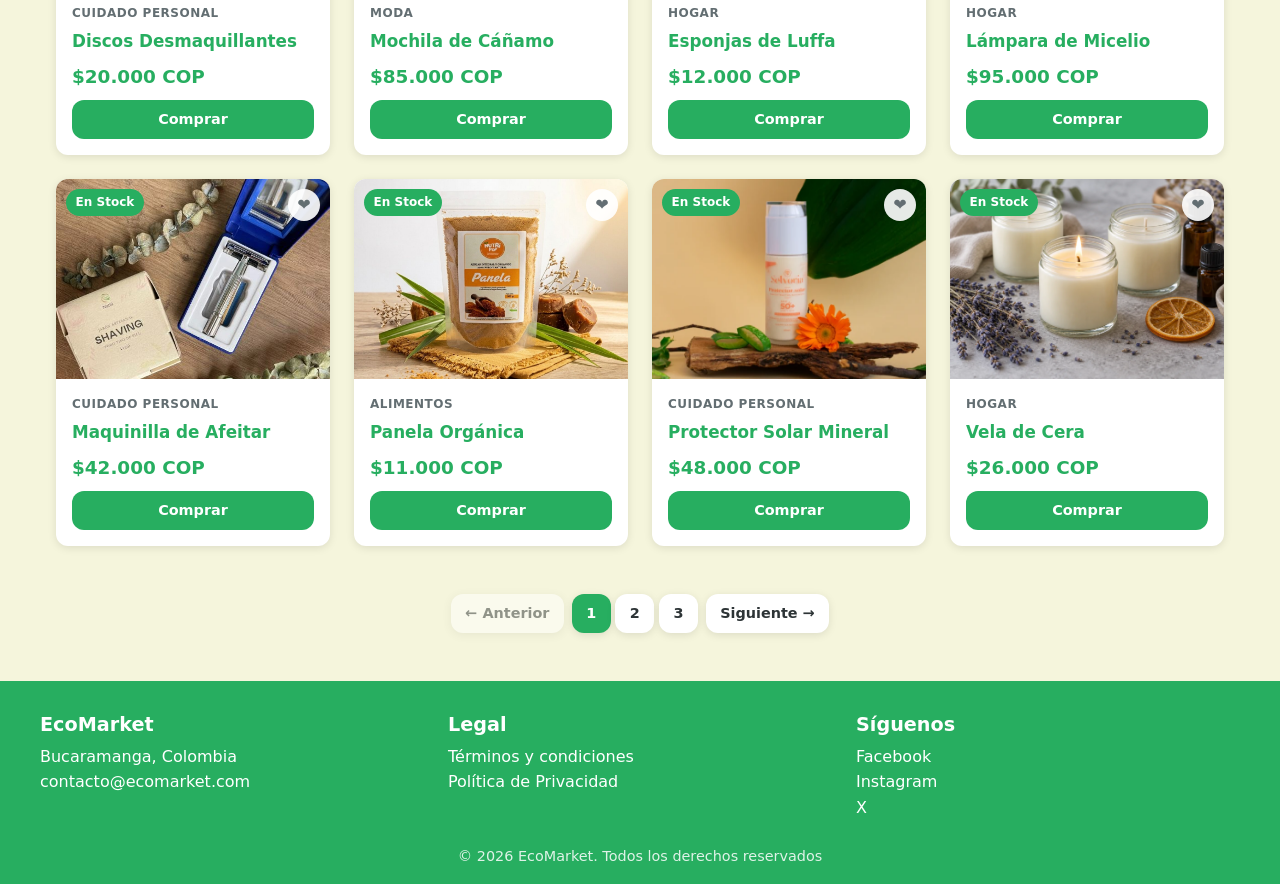
==== commit ff9cce2a: "feat: :art: Se arreglo el nombre de la imagenes y arregla el archivo" ====
--- a/views/productos.html
+++ b/views/productos.html
@@ -85,7 +85,7 @@
             <span class="badge badge--stock">En Stock</span>
             <input type="checkbox" id="fav-1" class="fav-toggle" aria-label="Añadir a favoritos">
             <label for="fav-1" class="btn-favorito" title="Favorito">❤</label>
-            <img class="card__img" src="../img/products/producto-1.webp" alt="Botella Térmica de Acero">
+            <img class="card__img" src="../img/products/Botella_Reutilizable.webp" alt="Botella Reutilizable">
             <div class="card__body">
               <span class="card__categoria">Hogar</span>
               <h3 class="card__titulo">Botella Reutilizable</h3>
@@ -99,10 +99,10 @@
             <span class="badge badge--stock">En Stock</span>
             <input type="checkbox" id="fav-2" class="fav-toggle" aria-label="Añadir a favoritos">
             <label for="fav-2" class="btn-favorito" title="Favorito">❤</label>
-            <img class="card__img" src="../img/products/producto-2.webp" alt="Bolsa de Tela Ecológica">
+            <img class="card__img" src="../img/products/Bolsa_de_tela.webp" alt="Bolsa de Tela">
             <div class="card__body">
               <span class="card__categoria">Moda</span>
-              <h3 class="card__titulo">Bolsa de Tela Orgánica</h3>
+              <h3 class="card__titulo">Bolsa de Tela</h3>
               <p class="card__precio">$18.000 COP</p>
               <a href="#" class="btn btn--small">Comprar</a>
             </div>
@@ -113,7 +113,7 @@
             <span class="badge badge--agotado">Agotado</span>
             <input type="checkbox" id="fav-3" class="fav-toggle" aria-label="Añadir a favoritos">
             <label for="fav-3" class="btn-favorito" title="Favorito">❤</label>
-            <img class="card__img" src="../img/products/producto-3.webp" alt="Cepillo de Dientes de Bambú">
+            <img class="card__img" src="../img/products/Capillo_de_Bambu.webp" alt="Cepillo de Bambú">
             <div class="card__body">
               <span class="card__categoria">Cuidado Personal</span>
               <h3 class="card__titulo">Cepillo de Bambú</h3>
@@ -127,24 +127,24 @@
             <span class="badge badge--stock">En Stock</span>
             <input type="checkbox" id="fav-4" class="fav-toggle" aria-label="Añadir a favoritos">
             <label for="fav-4" class="btn-favorito" title="Favorito">❤</label>
-            <img class="card__img" src="../img/products/producto-4.jpg" alt="Café Orgánico de Origen">
+            <img class="card__img" src="../img/products/Cafe_Organico.jpg" alt="Café Orgánico">
             <div class="card__body">
               <span class="card__categoria">Alimentos</span>
-              <h3 class="card__titulo">Café Orgánico 500g</h3>
+              <h3 class="card__titulo">Café Orgánico</h3>
               <p class="card__precio">$28.000 COP</p>
               <a href="#" class="btn btn--small">Comprar</a>
             </div>
           </article>
 
-          <!--  Tarjeta 5 -->
+          <!-- Tarjeta 5 -->
           <article class="card card--producto card--hover">
             <span class="badge badge--stock">En Stock</span>
             <input type="checkbox" id="fav-5" class="fav-toggle" aria-label="Añadir a favoritos">
             <label for="fav-5" class="btn-favorito" title="Favorito">❤</label>
-            <img class="card__img" src="../img/products/producto-5.jpg" alt="Jabón Artesanal">
-            <div class="card__body">
-              <span class="card__categoria">Cuidado Personal</span>
-              <h3 class="card__titulo">Jabón Artesanal de Avena</h3>
+            <img class="card__img" src="../img/products/Jabon_Artesanl.jpg" alt="Jabón Artesanal">
+            <div class="card__body">
+              <span class="card__categoria">Cuidado Personal</span>
+              <h3 class="card__titulo">Jabón Artesanal</h3>
               <p class="card__precio">$14.000 COP</p>
               <a href="#" class="btn btn--small">Comprar</a>
             </div>
@@ -155,10 +155,10 @@
             <span class="badge badge--stock">En Stock</span>
             <input type="checkbox" id="fav-6" class="fav-toggle" aria-label="Añadir a favoritos">
             <label for="fav-6" class="btn-favorito" title="Favorito">❤</label>
-            <img class="card__img" src="../img/products/producto-6.jpg" alt="Set de Envases de Vidrio">
-            <div class="card__body">
-              <span class="card__categoria">Hogar</span>
-              <h3 class="card__titulo">Set de Envases Vidrio</h3>
+            <img class="card__img" src="../img/products/Envases_de_Vidrio.jpg" alt="Envases de Vidrio">
+            <div class="card__body">
+              <span class="card__categoria">Hogar</span>
+              <h3 class="card__titulo">Envases de Vidrio</h3>
               <p class="card__precio">$52.000 COP</p>
               <a href="#" class="btn btn--small">Comprar</a>
             </div>
@@ -169,10 +169,10 @@
             <span class="badge badge--stock">En Stock</span>
             <input type="checkbox" id="fav-7" class="fav-toggle" aria-label="Añadir a favoritos">
             <label for="fav-7" class="btn-favorito" title="Favorito">❤</label>
-            <img class="card__img" src="../img/products/producto-7.webp" alt="Termo de Bambú">
-            <div class="card__body">
-              <span class="card__categoria">Hogar</span>
-              <h3 class="card__titulo">Termo de Bambú</h3>
+            <img class="card__img" src="../img/products/Accesorios_Compostables_Moviles.webp" alt="Accesorios Compostables Móviles">
+            <div class="card__body">
+              <span class="card__categoria">Moda</span>
+              <h3 class="card__titulo">Accesorios Compostables Móviles</h3>
               <p class="card__precio">$38.000 COP</p>
               <a href="#" class="btn btn--small">Comprar</a>
             </div>
@@ -183,24 +183,24 @@
             <span class="badge badge--agotado">Agotado</span>
             <input type="checkbox" id="fav-8" class="fav-toggle" aria-label="Añadir a favoritos">
             <label for="fav-8" class="btn-favorito" title="Favorito">❤</label>
-            <img class="card__img" src="../img/products/producto-8.webp" alt="Camiseta de Algodón Reciclado">
-            <div class="card__body">
-              <span class="card__categoria">Moda</span>
-              <h3 class="card__titulo">Camiseta Algodón Eco</h3>
-              <p class="card__precio">$42.000 COP</p>
-              <a href="#" class="btn btn--small">Comprar</a>
-            </div>
-          </article>
-
-          <!-- Tarjeta 9-->
+            <img class="card__img" src="../img/products/Acondicionador_Solido.webp" alt="Acondicionador Sólido">
+            <div class="card__body">
+              <span class="card__categoria">Cuidado Personal</span>
+              <h3 class="card__titulo">Acondicionador Sólido</h3>
+              <p class="card__precio">$24.000 COP</p>
+              <a href="#" class="btn btn--small">Comprar</a>
+            </div>
+          </article>
+
+          <!-- Tarjeta 9 -->
           <article class="card card--producto card--hover">
             <span class="badge badge--stock">En Stock</span>
             <input type="checkbox" id="fav-9" class="fav-toggle" aria-label="Añadir a favoritos">
             <label for="fav-9" class="btn-favorito" title="Favorito">❤</label>
-            <img class="card__img" src="../img/products/producto-9.jpg" alt="Peine de Madera">
-            <div class="card__body">
-              <span class="card__categoria">Cuidado Personal</span>
-              <h3 class="card__titulo">Peine de Madera Neem</h3>
+            <img class="card__img" src="../img/products/Chips_de_Fruta_deshidratada.webp" alt="Chips de Fruta Deshidratada">
+            <div class="card__body">
+              <span class="card__categoria">Alimentos</span>
+              <h3 class="card__titulo">Chips de Fruta Deshidratada</h3>
               <p class="card__precio">$16.000 COP</p>
               <a href="#" class="btn btn--small">Comprar</a>
             </div>
@@ -211,10 +211,10 @@
             <span class="badge badge--stock">En Stock</span>
             <input type="checkbox" id="fav-10" class="fav-toggle" aria-label="Añadir a favoritos">
             <label for="fav-10" class="btn-favorito" title="Favorito">❤</label>
-            <img class="card__img" src="../img/products/producto-10.webp" alt="Té Matcha Orgánico">
-            <div class="card__body">
-              <span class="card__categoria">Alimentos</span>
-              <h3 class="card__titulo">Té Matcha Puro</h3>
+            <img class="card__img" src="../img/products/Collar_Cuero_Vegano.webp" alt="Collar de Cuero Vegano">
+            <div class="card__body">
+              <span class="card__categoria">Moda</span>
+              <h3 class="card__titulo">Collar de Cuero Vegano</h3>
               <p class="card__precio">$35.000 COP</p>
               <a href="#" class="btn btn--small">Comprar</a>
             </div>
@@ -225,11 +225,11 @@
             <span class="badge badge--stock">En Stock</span>
             <input type="checkbox" id="fav-11" class="fav-toggle" aria-label="Añadir a favoritos">
             <label for="fav-11" class="btn-favorito" title="Favorito">❤</label>
-            <img class="card__img" src="../img/products/producto-11.jpeg" alt="Champú Sólido Natural">
-            <div class="card__body">
-              <span class="card__categoria">Cuidado Personal</span>
-              <h3 class="card__titulo">Champú Sólido Romero</h3>
-              <p class="card__precio">$22.000 COP</p>
+            <img class="card__img" src="../img/products/Copitos_de_Bambu.webp" alt="Copitos de Bambú">
+            <div class="card__body">
+              <span class="card__categoria">Cuidado Personal</span>
+              <h3 class="card__titulo">Copitos de Bambú</h3>
+              <p class="card__precio">$10.000 COP</p>
               <a href="#" class="btn btn--small">Comprar</a>
             </div>
           </article>
@@ -239,11 +239,11 @@
             <span class="badge badge--stock">En Stock</span>
             <input type="checkbox" id="fav-12" class="fav-toggle" aria-label="Añadir a favoritos">
             <label for="fav-12" class="btn-favorito" title="Favorito">❤</label>
-            <img class="card__img" src="../img/products/producto-12.webp" alt="Pajillas de Acero Inoxidable">
-            <div class="card__body">
-              <span class="card__categoria">Hogar</span>
-              <h3 class="card__titulo">Pajillas de Acero (Pack 4)</h3>
-              <p class="card__precio">$15.000 COP</p>
+            <img class="card__img" src="../img/products/Detergente_Ropa_Bioidegradable.webp" alt="Detergente de Ropa Biodegradable">
+            <div class="card__body">
+              <span class="card__categoria">Hogar</span>
+              <h3 class="card__titulo">Detergente Biodegradable</h3>
+              <p class="card__precio">$32.000 COP</p>
               <a href="#" class="btn btn--small">Comprar</a>
             </div>
           </article>
@@ -253,10 +253,10 @@
             <span class="badge badge--stock">En Stock</span>
             <input type="checkbox" id="fav-13" class="fav-toggle" aria-label="Añadir a favoritos">
             <label for="fav-13" class="btn-favorito" title="Favorito">❤</label>
-            <img class="card__img" src="../img/products/producto-13.webp" alt="Vaso Plegable de Silicona">
-            <div class="card__body">
-              <span class="card__categoria">Hogar</span>
-              <h3 class="card__titulo">Vaso Plegable Silicona</h3>
+            <img class="card__img" src="../img/products/Discos_desmaquillantes.jpg" alt="Discos Desmaquillantes">
+            <div class="card__body">
+              <span class="card__categoria">Cuidado Personal</span>
+              <h3 class="card__titulo">Discos Desmaquillantes</h3>
               <p class="card__precio">$20.000 COP</p>
               <a href="#" class="btn btn--small">Comprar</a>
             </div>
@@ -267,7 +267,7 @@
             <span class="badge badge--stock">En Stock</span>
             <input type="checkbox" id="fav-14" class="fav-toggle" aria-label="Añadir a favoritos">
             <label for="fav-14" class="btn-favorito" title="Favorito">❤</label>
-            <img class="card__img" src="../img/products/producto-14.jpg" alt="Mochila de Cáñamo Natural">
+            <img class="card__img" src="../img/products/Mochila_de_Cañamo.jpg" alt="Mochila de Cáñamo">
             <div class="card__body">
               <span class="card__categoria">Moda</span>
               <h3 class="card__titulo">Mochila de Cáñamo</h3>
@@ -281,11 +281,11 @@
             <span class="badge badge--agotado">Agotado</span>
             <input type="checkbox" id="fav-15" class="fav-toggle" aria-label="Añadir a favoritos">
             <label for="fav-15" class="btn-favorito" title="Favorito">❤</label>
-            <img class="card__img" src="../img/products/producto-15.webp" alt="Hilo Dental Biodegradable">
-            <div class="card__body">
-              <span class="card__categoria">Cuidado Personal</span>
-              <h3 class="card__titulo">Hilo Dental de Maíz</h3>
-              <p class="card__precio">$11.000 COP</p>
+            <img class="card__img" src="../img/products/Esponjas_de_luffa.webp" alt="Esponjas de Luffa">
+            <div class="card__body">
+              <span class="card__categoria">Hogar</span>
+              <h3 class="card__titulo">Esponjas de Luffa</h3>
+              <p class="card__precio">$12.000 COP</p>
               <a href="#" class="btn btn--small">Comprar</a>
             </div>
           </article>
@@ -295,11 +295,11 @@
             <span class="badge badge--stock">En Stock</span>
             <input type="checkbox" id="fav-16" class="fav-toggle" aria-label="Añadir a favoritos">
             <label for="fav-16" class="btn-favorito" title="Favorito">❤</label>
-            <img class="card__img" src="../img/products/producto-16.webp" alt="Miel Cruda de Bosque">
-            <div class="card__body">
-              <span class="card__categoria">Alimentos</span>
-              <h3 class="card__titulo">Miel Cruda Ecológica</h3>
-              <p class="card__precio">$25.000 COP</p>
+            <img class="card__img" src="../img/products/Lampara_de_Micelio.webp" alt="Lámpara de Micelio">
+            <div class="card__body">
+              <span class="card__categoria">Hogar</span>
+              <h3 class="card__titulo">Lámpara de Micelio</h3>
+              <p class="card__precio">$95.000 COP</p>
               <a href="#" class="btn btn--small">Comprar</a>
             </div>
           </article>
@@ -309,11 +309,11 @@
             <span class="badge badge--stock">En Stock</span>
             <input type="checkbox" id="fav-17" class="fav-toggle" aria-label="Añadir a favoritos">
             <label for="fav-17" class="btn-favorito" title="Favorito">❤</label>
-            <img class="card__img" src="../img/products/producto-17.jpg" alt="Desodorante Natural en Barra">
-            <div class="card__body">
-              <span class="card__categoria">Cuidado Personal</span>
-              <h3 class="card__titulo">Desodorante en Barra</h3>
-              <p class="card__precio">$19.000 COP</p>
+            <img class="card__img" src="../img/products/Maquinilla_de_Afeitar.jpg" alt="Maquinilla de Afeitar">
+            <div class="card__body">
+              <span class="card__categoria">Cuidado Personal</span>
+              <h3 class="card__titulo">Maquinilla de Afeitar</h3>
+              <p class="card__precio">$42.000 COP</p>
               <a href="#" class="btn btn--small">Comprar</a>
             </div>
           </article>
@@ -323,11 +323,11 @@
             <span class="badge badge--stock">En Stock</span>
             <input type="checkbox" id="fav-18" class="fav-toggle" aria-label="Añadir a favoritos">
             <label for="fav-18" class="btn-favorito" title="Favorito">❤</label>
-            <img class="card__img" src="../img/products/producto-18.webp" alt="Envoltorios de Cera de Abeja">
-            <div class="card__body">
-              <span class="card__categoria">Hogar</span>
-              <h3 class="card__titulo">Envoltorios de Cera</h3>
-              <p class="card__precio">$30.000 COP</p>
+            <img class="card__img" src="../img/products/Panela_Organica.jpeg" alt="Panela Orgánica">
+            <div class="card__body">
+              <span class="card__categoria">Alimentos</span>
+              <h3 class="card__titulo">Panela Orgánica</h3>
+              <p class="card__precio">$11.000 COP</p>
               <a href="#" class="btn btn--small">Comprar</a>
             </div>
           </article>
@@ -337,10 +337,10 @@
             <span class="badge badge--stock">En Stock</span>
             <input type="checkbox" id="fav-19" class="fav-toggle" aria-label="Añadir a favoritos">
             <label for="fav-19" class="btn-favorito" title="Favorito">❤</label>
-            <img class="card__img" src="../img/products/producto-19.webp" alt="Fiambrera de Acero Inoxidable">
-            <div class="card__body">
-              <span class="card__categoria">Hogar</span>
-              <h3 class="card__titulo">Fiambrera Hermética</h3>
+            <img class="card__img" src="../img/products/Protector_Solar_Mineral.webp" alt="Protector Solar Mineral">
+            <div class="card__body">
+              <span class="card__categoria">Cuidado Personal</span>
+              <h3 class="card__titulo">Protector Solar Mineral</h3>
               <p class="card__precio">$48.000 COP</p>
               <a href="#" class="btn btn--small">Comprar</a>
             </div>
@@ -351,11 +351,11 @@
             <span class="badge badge--stock">En Stock</span>
             <input type="checkbox" id="fav-20" class="fav-toggle" aria-label="Añadir a favoritos">
             <label for="fav-20" class="btn-favorito" title="Favorito">❤</label>
-            <img class="card__img" src="../img/products/producto-20.webp" alt="Calcetines de Bambú">
-            <div class="card__body">
-              <span class="card__categoria">Moda</span>
-              <h3 class="card__titulo">Calcetines de Bambú</h3>
-              <p class="card__precio">$16.000 COP</p>
+            <img class="card__img" src="../img/products/Vela _de_Cera.webp" alt="Vela de Cera">
+            <div class="card__body">
+              <span class="card__categoria">Hogar</span>
+              <h3 class="card__titulo">Vela de Cera</h3>
+              <p class="card__precio">$26.000 COP</p>
               <a href="#" class="btn btn--small">Comprar</a>
             </div>
           </article>
